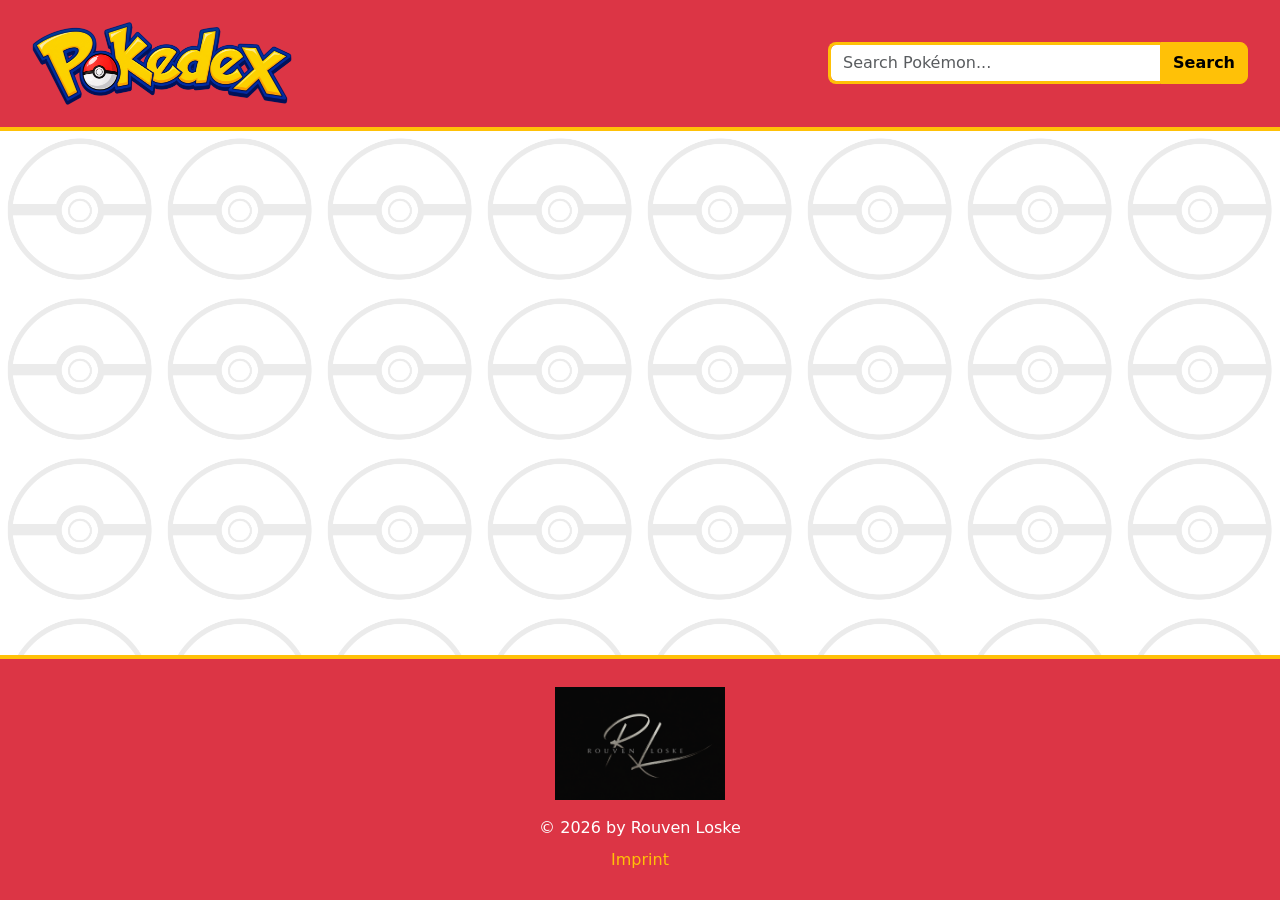
==== index.html @ e62507b0 "Create basic HTML structure and style. add header and footer. create basic content area" ====
<!doctype html>
<html lang="en">
  <head>
    <meta charset="UTF-8" />
    <meta name="viewport" content="width=device-width, initial-scale=1.0" />

    <title>Pokédex</title>

    <!-- Favicon -->
    <link
      rel="icon"
      type="image/png"
      href="./assets/icons/pokeball favi.png"
    />

    <!-- Bootstrap -->
    <link
      href="https://cdn.jsdelivr.net/npm/bootstrap@5.3.8/dist/css/bootstrap.min.css"
      rel="stylesheet"
      integrity="sha384-sRIl4kxILFvY47J16cr9ZwB07vP4J8+LH7qKQnuqkuIAvNWLzeN8tE5YBujZqJLB"
      crossorigin="anonymous"
    />

    <!-- Eigene CSS -->
     <link rel="stylesheet" href="./css/standard.css">
    <link rel="stylesheet" href="./style.css" />
  </head>

  <body class="d-flex flex-column min-vh-100">
    <!-- Header -->
    <header class="page-header">
      <div class="wide-content header-content">
        <div class="header-logo-area">
          <img
            src="./assets/img/pokedexlogo.png"
            alt="Pokédex logo"
            class="pokedex-logo"
          />
        </div>

        <div class="search-area">
          <input
            type="search"
            class="form-control search-input"
            placeholder="Search Pokémon..."
            aria-label="Search Pokémon"
            data-id="search-input"
            minlength="3"
          />

          <button
            class="btn btn-warning search-button"
            type="button"
            aria-label="Search Pokémon"
            data-id="search-button"
          >
            Search
          </button>
        </div>
      </div>
    </header>

    <!-- Main Content -->
    <main class="page-content flex-grow-1" data-id="content">
      <div class="content-width content-area">
        <!-- Pokémon cards will be rendered here later -->
      </div>
    </main>

    <!-- Footer -->
    <footer class="page-footer">
      <div class="wide-content footer-content">
        <img
          src="./assets/img/Rouven-Logo.png"
          alt="Rouven Loske logo"
          class="footer-logo"
        />

        <p class="copyright">© 2026 by Rouven Loske</p>

        <a href="./imprint.html" class="footer-link">
          Imprint
        </a>
      </div>
    </footer>

    <!-- Bootstrap -->
    <script
      src="https://cdn.jsdelivr.net/npm/bootstrap@5.3.8/dist/js/bootstrap.bundle.min.js"
      integrity="sha384-FKyoEForCGlyvwx9Hj09JcYn3nv7wiPVlz7YYwJrWVcXK/BmnVDxM+D2scQbITxI"
      crossorigin="anonymous"
    ></script>

    <!-- Eigene JavaScript -->
    <script src="./script.js"></script>
  </body>
</html>
---- css/standard.css ----
/* ============================= */
/* 1. RESET / GRUNDEINSTELLUNGEN */
/* ============================= */

* {
    box-sizing: border-box;
    padding: 0;
}

body {
  margin: 0;
  background-color: white;
}

.content-width {
  width: 100%;
  max-width: 1440px;
  margin: 0 auto;
  padding-left: 16px;
  padding-right: 16px;
}


html {
    scroll-behavior: smooth;
}
---- style.css ----
/* Header */

.page-header {
  background-color: #dc3545;
  border-bottom: 4px solid #ffc107;
}

.header-content {
  width: 100%;
  max-width: 1920px;
  margin: 0 auto;
  padding: 16px 32px;
  display: flex;
  align-items: center;
  justify-content: space-between;
  gap: 24px;
  min-height: 120px;
}

.header-logo-area {
  display: flex;
  align-items: center;
  gap: 20px;
}

.pokedex-logo {
  display: block;
  width: 260px;
  max-width: 100%;
  height: auto;
}

.page-title {
  margin: 0;
  color: #ffc107;
  font-size: 32px;
  font-weight: 700;
}


/* Search */

.search-area {
  display: flex;
  width: 100%;
  max-width: 420px;
}

.search-input {
  border: 3px solid #ffc107;
  border-right: 0;
  border-radius: 8px 0 0 8px;
}

.search-button {
  border-radius: 0 8px 8px 0;
  font-weight: 700;
}


/* Main Content */

.page-content {
  min-height: 500px;
  background-color: white;
  background-image:
    linear-gradient(
      rgba(255, 255, 255, 0.92),
      rgba(255, 255, 255, 0.92)
    ),
    url("./assets/img/pokeball load.png");
  background-repeat: repeat;
  background-size: 160px 160px;
}

.content-area {
  min-height: 500px;
  padding-top: 40px;
  padding-bottom: 40px;
}


/* Footer */

.page-footer {
  background-color: #dc3545;
  border-top: 4px solid #ffc107;
}

.footer-content {
  display: flex;
  flex-direction: column;
  align-items: center;
  padding-top: 28px;
  padding-bottom: 28px;
  text-align: center;
}

.footer-logo {
  width: 170px;
  max-width: 100%;
  height: auto;
  margin-bottom: 16px;
}

.copyright {
  margin-bottom: 8px;
  color: white;
}

.footer-link {
  color: #ffc107;
  text-decoration: none;
}

.footer-link:hover {
  color: white;
  text-decoration: underline;
}


/* Responsive */

@media (max-width: 768px) {
  .header-content {
    flex-direction: column;
    justify-content: center;
  }

  .header-logo-area {
    flex-direction: column;
    gap: 8px;
  }

  .pokedex-logo {
    width: 220px;
  }

  .page-title {
    font-size: 28px;
  }

  .search-area {
    max-width: 100%;
  }
}


@media (max-width: 480px) {
  .content-width {
    padding-left: 12px;
    padding-right: 12px;
  }

  .pokedex-logo {
    width: 190px;
  }

  .page-title {
    font-size: 24px;
  }

  .search-area {
    flex-direction: column;
    gap: 8px;
  }

  .search-input {
    border: 3px solid #ffc107;
    border-radius: 8px;
  }

  .search-button {
    width: 100%;
    border-radius: 8px;
  }

  .page-content {
    background-size: 120px 120px;
  }

  .footer-logo {
    width: 200px;
  }
}
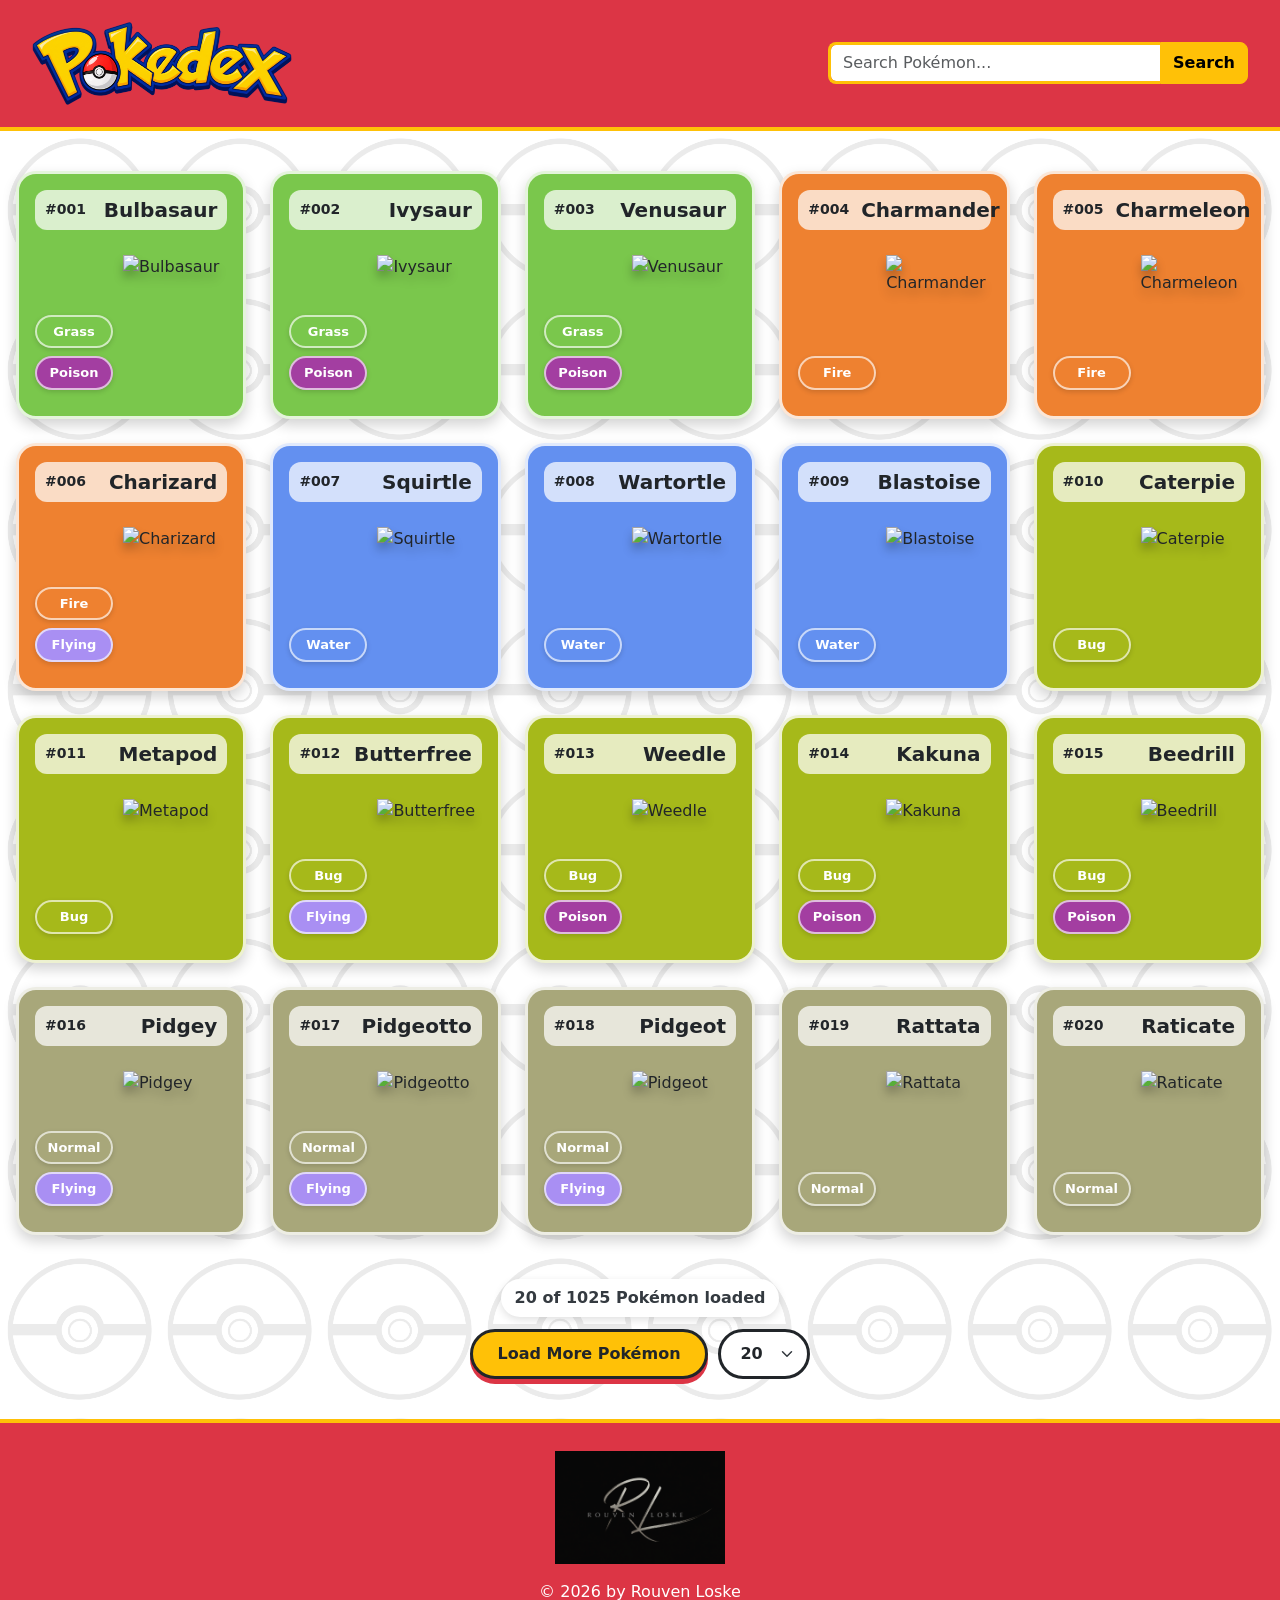
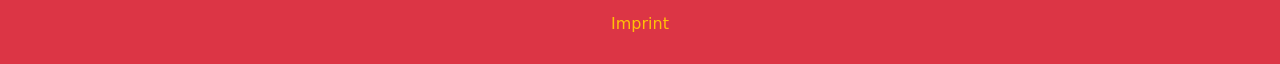
==== commit ed105684: "create cards and design in html and css in a patter without api (static data). first animations wiht" ====
--- a/index.html
+++ b/index.html
@@ -22,7 +22,7 @@
     />
 
     <!-- Eigene CSS -->
-     <link rel="stylesheet" href="./css/standard.css">
+    <link rel="stylesheet" href="./css/standard.css" />
     <link rel="stylesheet" href="./style.css" />
   </head>
 
@@ -63,7 +63,669 @@
     <!-- Main Content -->
     <main class="page-content flex-grow-1" data-id="content">
       <div class="content-width content-area">
-        <!-- Pokémon cards will be rendered here later -->
+        <ul
+          class="row row-cols-1 row-cols-sm-2 row-cols-md-3 row-cols-lg-4 row-cols-xl-5 g-4 list-unstyled mb-0"
+        >
+          <li class="col">
+            <button
+              class="pokemon-card type-grass w-100 h-100"
+              type="button"
+              aria-label="Open details for Bulbasaur"
+              data-id="card"
+              data-pokemon-id="1"
+              data-pokemon-name="Bulbasaur"
+              data-pokemon-types="grass,poison"
+            >
+              <div class="pokemon-card-head">
+                <span class="pokemon-id">#001</span>
+                <h2 class="pokemon-name">Bulbasaur</h2>
+              </div>
+
+              <div class="pokemon-card-body">
+                <div class="pokemon-types">
+                    <span class="pokemon-type type-grass">Grass</span>
+                    <span class="pokemon-type type-poison">Poison</span>
+                </div>
+
+                <img
+                  class="pokemon-image"
+                  data-id="card-image"
+                  src="https://raw.githubusercontent.com/PokeAPI/sprites/master/sprites/pokemon/other/official-artwork/1.png"
+                  alt="Bulbasaur"
+                  loading="lazy"
+                />
+              </div>
+            </button>
+          </li>
+
+          <li class="col">
+            <button
+              class="pokemon-card type-grass w-100 h-100"
+              type="button"
+              aria-label="Open details for Ivysaur"
+              data-id="card"
+              data-pokemon-id="2"
+              data-pokemon-name="Ivysaur"
+              data-pokemon-types="grass,poison"
+            >
+              <div class="pokemon-card-head">
+                <span class="pokemon-id">#002</span>
+                <h2 class="pokemon-name">Ivysaur</h2>
+              </div>
+
+              <div class="pokemon-card-body">
+                <div class="pokemon-types">
+                    <span class="pokemon-type type-grass">Grass</span>
+                    <span class="pokemon-type type-poison">Poison</span>
+                </div>
+
+                <img
+                  class="pokemon-image"
+                  data-id="card-image"
+                  src="https://raw.githubusercontent.com/PokeAPI/sprites/master/sprites/pokemon/other/official-artwork/2.png"
+                  alt="Ivysaur"
+                  loading="lazy"
+                />
+              </div>
+            </button>
+          </li>
+
+          <li class="col">
+            <button
+              class="pokemon-card type-grass w-100 h-100"
+              type="button"
+              aria-label="Open details for Venusaur"
+              data-id="card"
+              data-pokemon-id="3"
+              data-pokemon-name="Venusaur"
+              data-pokemon-types="grass,poison"
+            >
+              <div class="pokemon-card-head">
+                <span class="pokemon-id">#003</span>
+                <h2 class="pokemon-name">Venusaur</h2>
+              </div>
+
+              <div class="pokemon-card-body">
+                <div class="pokemon-types">
+                    <span class="pokemon-type type-grass">Grass</span>
+                    <span class="pokemon-type type-poison">Poison</span>
+                </div>
+
+                <img
+                  class="pokemon-image"
+                  data-id="card-image"
+                  src="https://raw.githubusercontent.com/PokeAPI/sprites/master/sprites/pokemon/other/official-artwork/3.png"
+                  alt="Venusaur"
+                  loading="lazy"
+                />
+              </div>
+            </button>
+          </li>
+
+          <li class="col">
+            <button
+              class="pokemon-card type-fire w-100 h-100"
+              type="button"
+              aria-label="Open details for Charmander"
+              data-id="card"
+              data-pokemon-id="4"
+              data-pokemon-name="Charmander"
+              data-pokemon-types="fire"
+            >
+              <div class="pokemon-card-head">
+                <span class="pokemon-id">#004</span>
+                <h2 class="pokemon-name">Charmander</h2>
+              </div>
+
+              <div class="pokemon-card-body">
+                <div class="pokemon-types">
+                    <span class="pokemon-type type-fire">Fire</span>
+                </div>
+
+                <img
+                  class="pokemon-image"
+                  data-id="card-image"
+                  src="https://raw.githubusercontent.com/PokeAPI/sprites/master/sprites/pokemon/other/official-artwork/4.png"
+                  alt="Charmander"
+                  loading="lazy"
+                />
+              </div>
+            </button>
+          </li>
+
+          <li class="col">
+            <button
+              class="pokemon-card type-fire w-100 h-100"
+              type="button"
+              aria-label="Open details for Charmeleon"
+              data-id="card"
+              data-pokemon-id="5"
+              data-pokemon-name="Charmeleon"
+              data-pokemon-types="fire"
+            >
+              <div class="pokemon-card-head">
+                <span class="pokemon-id">#005</span>
+                <h2 class="pokemon-name">Charmeleon</h2>
+              </div>
+
+              <div class="pokemon-card-body">
+                <div class="pokemon-types">
+                    <span class="pokemon-type type-fire">Fire</span>
+                </div>
+
+                <img
+                  class="pokemon-image"
+                  data-id="card-image"
+                  src="https://raw.githubusercontent.com/PokeAPI/sprites/master/sprites/pokemon/other/official-artwork/5.png"
+                  alt="Charmeleon"
+                  loading="lazy"
+                />
+              </div>
+            </button>
+          </li>
+
+          <li class="col">
+            <button
+              class="pokemon-card type-fire w-100 h-100"
+              type="button"
+              aria-label="Open details for Charizard"
+              data-id="card"
+              data-pokemon-id="6"
+              data-pokemon-name="Charizard"
+              data-pokemon-types="fire,flying"
+            >
+              <div class="pokemon-card-head">
+                <span class="pokemon-id">#006</span>
+                <h2 class="pokemon-name">Charizard</h2>
+              </div>
+
+              <div class="pokemon-card-body">
+                <div class="pokemon-types">
+                    <span class="pokemon-type type-fire">Fire</span>
+                    <span class="pokemon-type type-flying">Flying</span>
+                </div>
+
+                <img
+                  class="pokemon-image"
+                  data-id="card-image"
+                  src="https://raw.githubusercontent.com/PokeAPI/sprites/master/sprites/pokemon/other/official-artwork/6.png"
+                  alt="Charizard"
+                  loading="lazy"
+                />
+              </div>
+            </button>
+          </li>
+
+          <li class="col">
+            <button
+              class="pokemon-card type-water w-100 h-100"
+              type="button"
+              aria-label="Open details for Squirtle"
+              data-id="card"
+              data-pokemon-id="7"
+              data-pokemon-name="Squirtle"
+              data-pokemon-types="water"
+            >
+              <div class="pokemon-card-head">
+                <span class="pokemon-id">#007</span>
+                <h2 class="pokemon-name">Squirtle</h2>
+              </div>
+
+              <div class="pokemon-card-body">
+                <div class="pokemon-types">
+                    <span class="pokemon-type type-water">Water</span>
+                </div>
+
+                <img
+                  class="pokemon-image"
+                  data-id="card-image"
+                  src="https://raw.githubusercontent.com/PokeAPI/sprites/master/sprites/pokemon/other/official-artwork/7.png"
+                  alt="Squirtle"
+                  loading="lazy"
+                />
+              </div>
+            </button>
+          </li>
+
+          <li class="col">
+            <button
+              class="pokemon-card type-water w-100 h-100"
+              type="button"
+              aria-label="Open details for Wartortle"
+              data-id="card"
+              data-pokemon-id="8"
+              data-pokemon-name="Wartortle"
+              data-pokemon-types="water"
+            >
+              <div class="pokemon-card-head">
+                <span class="pokemon-id">#008</span>
+                <h2 class="pokemon-name">Wartortle</h2>
+              </div>
+
+              <div class="pokemon-card-body">
+                <div class="pokemon-types">
+                    <span class="pokemon-type type-water">Water</span>
+                </div>
+
+                <img
+                  class="pokemon-image"
+                  data-id="card-image"
+                  src="https://raw.githubusercontent.com/PokeAPI/sprites/master/sprites/pokemon/other/official-artwork/8.png"
+                  alt="Wartortle"
+                  loading="lazy"
+                />
+              </div>
+            </button>
+          </li>
+
+          <li class="col">
+            <button
+              class="pokemon-card type-water w-100 h-100"
+              type="button"
+              aria-label="Open details for Blastoise"
+              data-id="card"
+              data-pokemon-id="9"
+              data-pokemon-name="Blastoise"
+              data-pokemon-types="water"
+            >
+              <div class="pokemon-card-head">
+                <span class="pokemon-id">#009</span>
+                <h2 class="pokemon-name">Blastoise</h2>
+              </div>
+
+              <div class="pokemon-card-body">
+                <div class="pokemon-types">
+                    <span class="pokemon-type type-water">Water</span>
+                </div>
+
+                <img
+                  class="pokemon-image"
+                  data-id="card-image"
+                  src="https://raw.githubusercontent.com/PokeAPI/sprites/master/sprites/pokemon/other/official-artwork/9.png"
+                  alt="Blastoise"
+                  loading="lazy"
+                />
+              </div>
+            </button>
+          </li>
+
+          <li class="col">
+            <button
+              class="pokemon-card type-bug w-100 h-100"
+              type="button"
+              aria-label="Open details for Caterpie"
+              data-id="card"
+              data-pokemon-id="10"
+              data-pokemon-name="Caterpie"
+              data-pokemon-types="bug"
+            >
+              <div class="pokemon-card-head">
+                <span class="pokemon-id">#010</span>
+                <h2 class="pokemon-name">Caterpie</h2>
+              </div>
+
+              <div class="pokemon-card-body">
+                <div class="pokemon-types">
+                    <span class="pokemon-type type-bug">Bug</span>
+                </div>
+
+                <img
+                  class="pokemon-image"
+                  data-id="card-image"
+                  src="https://raw.githubusercontent.com/PokeAPI/sprites/master/sprites/pokemon/other/official-artwork/10.png"
+                  alt="Caterpie"
+                  loading="lazy"
+                />
+              </div>
+            </button>
+          </li>
+
+          <li class="col">
+            <button
+              class="pokemon-card type-bug w-100 h-100"
+              type="button"
+              aria-label="Open details for Metapod"
+              data-id="card"
+              data-pokemon-id="11"
+              data-pokemon-name="Metapod"
+              data-pokemon-types="bug"
+            >
+              <div class="pokemon-card-head">
+                <span class="pokemon-id">#011</span>
+                <h2 class="pokemon-name">Metapod</h2>
+              </div>
+
+              <div class="pokemon-card-body">
+                <div class="pokemon-types">
+                    <span class="pokemon-type type-bug">Bug</span>
+                </div>
+
+                <img
+                  class="pokemon-image"
+                  data-id="card-image"
+                  src="https://raw.githubusercontent.com/PokeAPI/sprites/master/sprites/pokemon/other/official-artwork/11.png"
+                  alt="Metapod"
+                  loading="lazy"
+                />
+              </div>
+            </button>
+          </li>
+
+          <li class="col">
+            <button
+              class="pokemon-card type-bug w-100 h-100"
+              type="button"
+              aria-label="Open details for Butterfree"
+              data-id="card"
+              data-pokemon-id="12"
+              data-pokemon-name="Butterfree"
+              data-pokemon-types="bug,flying"
+            >
+              <div class="pokemon-card-head">
+                <span class="pokemon-id">#012</span>
+                <h2 class="pokemon-name">Butterfree</h2>
+              </div>
+
+              <div class="pokemon-card-body">
+                <div class="pokemon-types">
+                    <span class="pokemon-type type-bug">Bug</span>
+                    <span class="pokemon-type type-flying">Flying</span>
+                </div>
+
+                <img
+                  class="pokemon-image"
+                  data-id="card-image"
+                  src="https://raw.githubusercontent.com/PokeAPI/sprites/master/sprites/pokemon/other/official-artwork/12.png"
+                  alt="Butterfree"
+                  loading="lazy"
+                />
+              </div>
+            </button>
+          </li>
+
+          <li class="col">
+            <button
+              class="pokemon-card type-bug w-100 h-100"
+              type="button"
+              aria-label="Open details for Weedle"
+              data-id="card"
+              data-pokemon-id="13"
+              data-pokemon-name="Weedle"
+              data-pokemon-types="bug,poison"
+            >
+              <div class="pokemon-card-head">
+                <span class="pokemon-id">#013</span>
+                <h2 class="pokemon-name">Weedle</h2>
+              </div>
+
+              <div class="pokemon-card-body">
+                <div class="pokemon-types">
+                    <span class="pokemon-type type-bug">Bug</span>
+                    <span class="pokemon-type type-poison">Poison</span>
+                </div>
+
+                <img
+                  class="pokemon-image"
+                  data-id="card-image"
+                  src="https://raw.githubusercontent.com/PokeAPI/sprites/master/sprites/pokemon/other/official-artwork/13.png"
+                  alt="Weedle"
+                  loading="lazy"
+                />
+              </div>
+            </button>
+          </li>
+
+          <li class="col">
+            <button
+              class="pokemon-card type-bug w-100 h-100"
+              type="button"
+              aria-label="Open details for Kakuna"
+              data-id="card"
+              data-pokemon-id="14"
+              data-pokemon-name="Kakuna"
+              data-pokemon-types="bug,poison"
+            >
+              <div class="pokemon-card-head">
+                <span class="pokemon-id">#014</span>
+                <h2 class="pokemon-name">Kakuna</h2>
+              </div>
+
+              <div class="pokemon-card-body">
+                <div class="pokemon-types">
+                    <span class="pokemon-type type-bug">Bug</span>
+                    <span class="pokemon-type type-poison">Poison</span>
+                </div>
+
+                <img
+                  class="pokemon-image"
+                  data-id="card-image"
+                  src="https://raw.githubusercontent.com/PokeAPI/sprites/master/sprites/pokemon/other/official-artwork/14.png"
+                  alt="Kakuna"
+                  loading="lazy"
+                />
+              </div>
+            </button>
+          </li>
+
+          <li class="col">
+            <button
+              class="pokemon-card type-bug w-100 h-100"
+              type="button"
+              aria-label="Open details for Beedrill"
+              data-id="card"
+              data-pokemon-id="15"
+              data-pokemon-name="Beedrill"
+              data-pokemon-types="bug,poison"
+            >
+              <div class="pokemon-card-head">
+                <span class="pokemon-id">#015</span>
+                <h2 class="pokemon-name">Beedrill</h2>
+              </div>
+
+              <div class="pokemon-card-body">
+                <div class="pokemon-types">
+                    <span class="pokemon-type type-bug">Bug</span>
+                    <span class="pokemon-type type-poison">Poison</span>
+                </div>
+
+                <img
+                  class="pokemon-image"
+                  data-id="card-image"
+                  src="https://raw.githubusercontent.com/PokeAPI/sprites/master/sprites/pokemon/other/official-artwork/15.png"
+                  alt="Beedrill"
+                  loading="lazy"
+                />
+              </div>
+            </button>
+          </li>
+
+          <li class="col">
+            <button
+              class="pokemon-card type-normal w-100 h-100"
+              type="button"
+              aria-label="Open details for Pidgey"
+              data-id="card"
+              data-pokemon-id="16"
+              data-pokemon-name="Pidgey"
+              data-pokemon-types="normal,flying"
+            >
+              <div class="pokemon-card-head">
+                <span class="pokemon-id">#016</span>
+                <h2 class="pokemon-name">Pidgey</h2>
+              </div>
+
+              <div class="pokemon-card-body">
+                <div class="pokemon-types">
+                    <span class="pokemon-type type-normal">Normal</span>
+                    <span class="pokemon-type type-flying">Flying</span>
+                </div>
+
+                <img
+                  class="pokemon-image"
+                  data-id="card-image"
+                  src="https://raw.githubusercontent.com/PokeAPI/sprites/master/sprites/pokemon/other/official-artwork/16.png"
+                  alt="Pidgey"
+                  loading="lazy"
+                />
+              </div>
+            </button>
+          </li>
+
+          <li class="col">
+            <button
+              class="pokemon-card type-normal w-100 h-100"
+              type="button"
+              aria-label="Open details for Pidgeotto"
+              data-id="card"
+              data-pokemon-id="17"
+              data-pokemon-name="Pidgeotto"
+              data-pokemon-types="normal,flying"
+            >
+              <div class="pokemon-card-head">
+                <span class="pokemon-id">#017</span>
+                <h2 class="pokemon-name">Pidgeotto</h2>
+              </div>
+
+              <div class="pokemon-card-body">
+                <div class="pokemon-types">
+                    <span class="pokemon-type type-normal">Normal</span>
+                    <span class="pokemon-type type-flying">Flying</span>
+                </div>
+
+                <img
+                  class="pokemon-image"
+                  data-id="card-image"
+                  src="https://raw.githubusercontent.com/PokeAPI/sprites/master/sprites/pokemon/other/official-artwork/17.png"
+                  alt="Pidgeotto"
+                  loading="lazy"
+                />
+              </div>
+            </button>
+          </li>
+
+          <li class="col">
+            <button
+              class="pokemon-card type-normal w-100 h-100"
+              type="button"
+              aria-label="Open details for Pidgeot"
+              data-id="card"
+              data-pokemon-id="18"
+              data-pokemon-name="Pidgeot"
+              data-pokemon-types="normal,flying"
+            >
+              <div class="pokemon-card-head">
+                <span class="pokemon-id">#018</span>
+                <h2 class="pokemon-name">Pidgeot</h2>
+              </div>
+
+              <div class="pokemon-card-body">
+                <div class="pokemon-types">
+                    <span class="pokemon-type type-normal">Normal</span>
+                    <span class="pokemon-type type-flying">Flying</span>
+                </div>
+
+                <img
+                  class="pokemon-image"
+                  data-id="card-image"
+                  src="https://raw.githubusercontent.com/PokeAPI/sprites/master/sprites/pokemon/other/official-artwork/18.png"
+                  alt="Pidgeot"
+                  loading="lazy"
+                />
+              </div>
+            </button>
+          </li>
+
+          <li class="col">
+            <button
+              class="pokemon-card type-normal w-100 h-100"
+              type="button"
+              aria-label="Open details for Rattata"
+              data-id="card"
+              data-pokemon-id="19"
+              data-pokemon-name="Rattata"
+              data-pokemon-types="normal"
+            >
+              <div class="pokemon-card-head">
+                <span class="pokemon-id">#019</span>
+                <h2 class="pokemon-name">Rattata</h2>
+              </div>
+
+              <div class="pokemon-card-body">
+                <div class="pokemon-types">
+                    <span class="pokemon-type type-normal">Normal</span>
+                </div>
+
+                <img
+                  class="pokemon-image"
+                  data-id="card-image"
+                  src="https://raw.githubusercontent.com/PokeAPI/sprites/master/sprites/pokemon/other/official-artwork/19.png"
+                  alt="Rattata"
+                  loading="lazy"
+                />
+              </div>
+            </button>
+          </li>
+
+          <li class="col">
+            <button
+              class="pokemon-card type-normal w-100 h-100"
+              type="button"
+              aria-label="Open details for Raticate"
+              data-id="card"
+              data-pokemon-id="20"
+              data-pokemon-name="Raticate"
+              data-pokemon-types="normal"
+            >
+              <div class="pokemon-card-head">
+                <span class="pokemon-id">#020</span>
+                <h2 class="pokemon-name">Raticate</h2>
+              </div>
+
+              <div class="pokemon-card-body">
+                <div class="pokemon-types">
+                    <span class="pokemon-type type-normal">Normal</span>
+                </div>
+
+                <img
+                  class="pokemon-image"
+                  data-id="card-image"
+                  src="https://raw.githubusercontent.com/PokeAPI/sprites/master/sprites/pokemon/other/official-artwork/20.png"
+                  alt="Raticate"
+                  loading="lazy"
+                />
+              </div>
+            </button>
+          </li>
+        </ul>
+
+        <div class="load-more-area">
+          <p class="loaded-counter mb-0" id="loadedCounter">
+            20 of 1025 Pokémon loaded
+          </p>
+
+          <div class="load-controls">
+            <button
+              class="btn load-more-button"
+              type="button"
+              aria-label="Load more Pokémon"
+              data-id="load-more-button"
+              id="loadMoreButton"
+            >
+              Load More Pokémon
+            </button>
+
+            <select
+              class="form-select load-count-select"
+              id="loadCountSelect"
+              aria-label="Choose how many Pokémon to load next"
+            >
+              <option value="20" selected>20</option>
+              <option value="50">50</option>
+              <option value="100">100</option>
+              <option value="all">All</option>
+            </select>
+          </div>
+        </div>
       </div>
     </main>
 
@@ -84,6 +746,242 @@
       </div>
     </footer>
 
+    <!-- Loading Screen -->
+    <div
+      class="loading-screen"
+      id="loadingScreen"
+      aria-hidden="true"
+    >
+      <img
+        src="./assets/img/pokeball load.png"
+        alt=""
+        class="loading-pokeball"
+      />
+      <p class="loading-text" id="loadingText">Loading Pokémon...</p>
+    </div>
+
+    <!-- Catch Animation -->
+    <div class="catch-ball" id="catchBall" aria-hidden="true">
+      <img src="./assets/icons/pokeball favi.png" alt="" />
+    </div>
+
+    <!-- Pokémon Detail Dialog -->
+    <dialog
+      class="pokemon-dialog"
+      id="pokemonDialog"
+      aria-label="Pokémon details"
+      data-id="dialog"
+    >
+      <div class="detail-wrapper" data-id="overlay-pokemon-name">
+        <button
+          class="dialog-close-button"
+          id="closeDialogButton"
+          type="button"
+          aria-label="Close Pokémon details"
+          data-id="close-dialog-button"
+        >
+          ×
+        </button>
+
+        <button
+          class="dialog-nav-button dialog-prev-button"
+          id="prevPokemonButton"
+          type="button"
+          aria-label="Show previous Pokémon"
+          data-id="prev-button"
+        >
+          &lt;
+        </button>
+
+        <article class="detail-card" id="detailCard">
+          <div class="detail-card-header">
+            <span class="detail-id" id="detailPokemonId">#001</span>
+            <h2 class="detail-name" id="detailPokemonName">Bulbasaur</h2>
+          </div>
+
+          <div
+            id="pokemonImageCarousel"
+            class="carousel slide detail-image-carousel"
+            data-bs-ride="false"
+          >
+            <div class="carousel-inner">
+              <div class="carousel-item active">
+                <img
+                  id="detailOfficialImage"
+                  data-id="dialog-image"
+                  class="detail-image"
+                  alt="Official artwork"
+                />
+              </div>
+
+              <div class="carousel-item">
+                <img
+                  id="detailSpriteImage"
+                  class="detail-image pixel-image"
+                  alt="Pokémon sprite"
+                />
+              </div>
+
+              <div class="carousel-item">
+                <img
+                  id="detailHomeImage"
+                  class="detail-image"
+                  alt="Pokémon HOME artwork"
+                />
+              </div>
+            </div>
+
+            <button
+              class="carousel-control-prev"
+              type="button"
+              data-bs-target="#pokemonImageCarousel"
+              data-bs-slide="prev"
+              aria-label="Previous image"
+            >
+              <span class="carousel-control-prev-icon"></span>
+            </button>
+
+            <button
+              class="carousel-control-next"
+              type="button"
+              data-bs-target="#pokemonImageCarousel"
+              data-bs-slide="next"
+              aria-label="Next image"
+            >
+              <span class="carousel-control-next-icon"></span>
+            </button>
+          </div>
+
+          <div
+            id="pokemonInfoCarousel"
+            class="carousel slide detail-info-carousel"
+            data-bs-ride="false"
+          >
+            <div class="carousel-inner">
+              <div class="carousel-item active">
+                <section class="detail-panel">
+                  <h3>Base Stats</h3>
+                  <div class="stats-grid">
+                    <span>HP</span><strong>API</strong>
+                    <span>Attack</span><strong>API</strong>
+                    <span>Defense</span><strong>API</strong>
+                    <span>Sp. Attack</span><strong>API</strong>
+                    <span>Sp. Defense</span><strong>API</strong>
+                    <span>Speed</span><strong>API</strong>
+                  </div>
+                </section>
+              </div>
+
+              <div class="carousel-item">
+                <section class="detail-panel">
+                  <h3>Profile</h3>
+                  <p><strong>Types:</strong> <span id="detailTypes"></span></p>
+                  <p><strong>Abilities:</strong> PokéAPI data</p>
+                  <p><strong>Height:</strong> PokéAPI data</p>
+                  <p><strong>Weight:</strong> PokéAPI data</p>
+                </section>
+              </div>
+
+              <div class="carousel-item">
+                <section class="detail-panel">
+                  <h3>Moves</h3>
+                  <p class="mb-0">
+                    The Pokémon moves will be loaded from PokéAPI later.
+                  </p>
+                </section>
+              </div>
+
+              <div class="carousel-item">
+                <section class="detail-panel">
+                  <h3>Evolution Chain</h3>
+
+                  <div class="evolution-controls">
+                    <button
+                      class="btn btn-light evolution-button"
+                      id="previousEvolutionButton"
+                      type="button"
+                      aria-label="Show previous evolution"
+                    >
+                      Previous Evolution
+                    </button>
+
+                    <button
+                      class="btn btn-light evolution-button"
+                      id="nextEvolutionButton"
+                      type="button"
+                      aria-label="Show next evolution"
+                    >
+                      Next Evolution
+                    </button>
+                  </div>
+                </section>
+              </div>
+            </div>
+
+            <div class="detail-carousel-controls">
+              <button
+                class="btn btn-light"
+                type="button"
+                data-bs-target="#pokemonInfoCarousel"
+                data-bs-slide="prev"
+                aria-label="Previous detail section"
+              >
+                &lt;
+              </button>
+
+              <span>Details</span>
+
+              <button
+                class="btn btn-light"
+                type="button"
+                data-bs-target="#pokemonInfoCarousel"
+                data-bs-slide="next"
+                aria-label="Next detail section"
+              >
+                &gt;
+              </button>
+            </div>
+          </div>
+        </article>
+
+        <button
+          class="dialog-nav-button dialog-next-button"
+          id="nextPokemonButton"
+          type="button"
+          aria-label="Show next Pokémon"
+          data-id="next-button"
+        >
+          &gt;
+        </button>
+      </div>
+    </dialog>
+
+    <!-- Error Dialog -->
+    <dialog
+      class="error-dialog"
+      id="errorDialog"
+      aria-label="Error message"
+    >
+      <div class="error-dialog-content">
+        <img
+          src="./assets/img/pokeball kaputt.png"
+          alt="Broken Pokéball"
+          class="error-image"
+        />
+
+        <p>Oops, an error has occurred.</p>
+
+        <button
+          class="btn btn-warning"
+          id="closeErrorButton"
+          type="button"
+          aria-label="Close error message"
+        >
+          Close
+        </button>
+      </div>
+    </dialog>
+
     <!-- Bootstrap -->
     <script
       src="https://cdn.jsdelivr.net/npm/bootstrap@5.3.8/dist/js/bootstrap.bundle.min.js"
@@ -94,4 +992,4 @@
     <!-- Eigene JavaScript -->
     <script src="./script.js"></script>
   </body>
-</html>+</html>
--- a/css/standard.css
+++ b/css/standard.css
@@ -3,8 +3,8 @@
 /* ============================= */
 
 * {
-    box-sizing: border-box;
-    padding: 0;
+  box-sizing: border-box;
+  padding: 0;
 }
 
 body {
@@ -20,7 +20,6 @@
   padding-right: 16px;
 }
 
-
 html {
-    scroll-behavior: smooth;
-}
+  scroll-behavior: smooth;
+}
--- a/style.css
+++ b/style.css
@@ -30,14 +30,6 @@
   height: auto;
 }
 
-.page-title {
-  margin: 0;
-  color: #ffc107;
-  font-size: 32px;
-  font-weight: 700;
-}
-
-
 /* Search */
 
 .search-area {
@@ -56,7 +48,6 @@
   border-radius: 0 8px 8px 0;
   font-weight: 700;
 }
-
 
 /* Main Content */
 
@@ -79,6 +70,212 @@
   padding-bottom: 40px;
 }
 
+/* Pokemon Cards */
+
+.pokemon-card {
+  min-height: 245px;
+  padding: 16px;
+  overflow: hidden;
+  border: 3px solid rgba(255, 255, 255, 0.8);
+  border-radius: 20px;
+  color: #212529;
+  text-align: left;
+  box-shadow: 0 6px 14px rgba(0, 0, 0, 0.18);
+  transition:
+    transform 160ms ease,
+    box-shadow 160ms ease;
+}
+
+.pokemon-card:hover {
+  transform: translateY(-5px);
+  box-shadow: 0 10px 20px rgba(0, 0, 0, 0.24);
+}
+
+.pokemon-card:focus-visible {
+  outline: 4px solid #ffc107;
+  outline-offset: 3px;
+}
+
+.pokemon-card-head {
+  display: flex;
+  align-items: center;
+  justify-content: space-between;
+  gap: 12px;
+  padding: 8px 10px;
+  border-radius: 12px;
+  background-color: rgba(255, 255, 255, 0.72);
+}
+
+.pokemon-id {
+  font-size: 14px;
+  font-weight: 700;
+}
+
+.pokemon-name {
+  margin: 0;
+  font-size: 20px;
+  font-weight: 700;
+}
+
+.pokemon-card-body {
+  display: flex;
+  align-items: flex-end;
+  justify-content: space-between;
+  gap: 10px;
+  min-height: 170px;
+}
+
+.pokemon-types {
+  display: flex;
+  flex-direction: column;
+  gap: 8px;
+  padding-bottom: 10px;
+}
+
+.pokemon-type {
+  min-width: 78px;
+  padding: 5px 10px;
+  border: 2px solid rgba(255, 255, 255, 0.65);
+  border-radius: 20px;
+  color: white;
+  font-size: 13px;
+  font-weight: 700;
+  text-align: center;
+  box-shadow: 0 2px 5px rgba(0, 0, 0, 0.15);
+}
+
+.pokemon-image {
+  width: 145px;
+  max-width: 62%;
+  height: 145px;
+  object-fit: contain;
+  filter: drop-shadow(0 7px 5px rgba(0, 0, 0, 0.22));
+}
+
+/* Pokemon Type Colors */
+
+.type-normal {
+  background-color: #a8a77a;
+}
+
+.type-fire {
+  background-color: #ee8130;
+}
+
+.type-water {
+  background-color: #6390f0;
+}
+
+.type-grass {
+  background-color: #7ac74c;
+}
+
+.type-electric {
+  background-color: #f7d02c;
+}
+
+.type-ice {
+  background-color: #96d9d6;
+}
+
+.type-fighting {
+  background-color: #c22e28;
+}
+
+.type-poison {
+  background-color: #a33ea1;
+}
+
+.type-ground {
+  background-color: #e2bf65;
+}
+
+.type-flying {
+  background-color: #a98ff3;
+}
+
+.type-psychic {
+  background-color: #f95587;
+}
+
+.type-bug {
+  background-color: #a6b91a;
+}
+
+.type-rock {
+  background-color: #b6a136;
+}
+
+.type-ghost {
+  background-color: #735797;
+}
+
+.type-dragon {
+  background-color: #6f35fc;
+}
+
+.type-dark {
+  background-color: #705746;
+}
+
+.type-steel {
+  background-color: #b7b7ce;
+}
+
+.type-fairy {
+  background-color: #d685ad;
+}
+
+.pokemon-type.type-electric,
+.pokemon-type.type-ice,
+.pokemon-type.type-ground,
+.pokemon-type.type-steel {
+  color: #212529;
+}
+
+/* Load More */
+
+.load-more-area {
+  display: flex;
+  flex-direction: column;
+  align-items: center;
+  gap: 12px;
+  margin-top: 44px;
+}
+
+.loaded-counter {
+  padding: 7px 14px;
+  border-radius: 20px;
+  background-color: white;
+  color: #343a40;
+  font-weight: 700;
+  box-shadow: 0 3px 9px rgba(0, 0, 0, 0.12);
+}
+
+.load-more-button {
+  padding: 10px 24px;
+  border: 3px solid #212529;
+  border-radius: 30px;
+  background-color: #ffc107;
+  color: #212529;
+  font-weight: 700;
+  box-shadow: 0 5px 0 #dc3545;
+  transition:
+    transform 150ms ease,
+    box-shadow 150ms ease;
+}
+
+.load-more-button:hover {
+  border-color: #212529;
+  background-color: #ffcf33;
+  transform: translateY(-2px);
+  box-shadow: 0 7px 0 #dc3545;
+}
+
+.load-more-button:active {
+  transform: translateY(2px);
+  box-shadow: 0 3px 0 #dc3545;
+}
 
 /* Footer */
 
@@ -118,7 +315,6 @@
   text-decoration: underline;
 }
 
-
 /* Responsive */
 
 @media (max-width: 768px) {
@@ -136,15 +332,10 @@
     width: 220px;
   }
 
-  .page-title {
-    font-size: 28px;
-  }
-
   .search-area {
     max-width: 100%;
   }
 }
-
 
 @media (max-width: 480px) {
   .content-width {
@@ -152,12 +343,13 @@
     padding-right: 12px;
   }
 
+  .header-content {
+    padding-left: 16px;
+    padding-right: 16px;
+  }
+
   .pokedex-logo {
     width: 190px;
-  }
-
-  .page-title {
-    font-size: 24px;
   }
 
   .search-area {
@@ -179,7 +371,463 @@
     background-size: 120px 120px;
   }
 
+  .pokemon-card {
+    min-height: 225px;
+  }
+
+  .pokemon-image {
+    width: 130px;
+    height: 130px;
+  }
+
   .footer-logo {
     width: 200px;
   }
-}+}
+
+
+/* Load Controls */
+
+.load-controls {
+  display: flex;
+  align-items: stretch;
+  justify-content: center;
+  gap: 10px;
+}
+
+.load-count-select {
+  width: 92px;
+  min-width: 92px;
+  border: 3px solid #212529;
+  border-radius: 30px;
+  font-weight: 700;
+  text-align: center;
+}
+
+
+/* Loading Screen */
+
+.loading-screen {
+  position: fixed;
+  inset: 0;
+  z-index: 3000;
+  display: none;
+  overflow: hidden;
+  background-color: rgba(255, 255, 255, 0.92);
+}
+
+.loading-screen.show {
+  display: block;
+}
+
+.loading-pokeball {
+  position: absolute;
+  top: 50%;
+  left: 50%;
+  width: 86px;
+  height: 86px;
+  object-fit: contain;
+  animation: roll-pokeball 4s linear infinite;
+}
+
+.loading-text {
+  position: absolute;
+  top: calc(50% + 70px);
+  left: 50%;
+  margin: 0;
+  font-weight: 700;
+  transform: translateX(-50%);
+}
+
+@keyframes roll-pokeball {
+  0% {
+    left: 50%;
+    opacity: 1;
+    transform: translate(-50%, -50%) rotate(0deg);
+  }
+
+  48% {
+    left: calc(100% - 45px);
+    opacity: 1;
+    transform: translate(-50%, -50%) rotate(720deg);
+  }
+
+  50% {
+    left: calc(100% - 20px);
+    opacity: 0;
+    transform: translate(-50%, -50%) rotate(740deg);
+  }
+
+  51% {
+    left: 20px;
+    opacity: 0;
+    transform: translate(-50%, -50%) rotate(740deg);
+  }
+
+  55% {
+    opacity: 1;
+  }
+
+  100% {
+    left: 50%;
+    opacity: 1;
+    transform: translate(-50%, -50%) rotate(1440deg);
+  }
+}
+
+
+/* Catch Animation */
+
+.catch-ball {
+  position: fixed;
+  z-index: 3500;
+  display: none;
+  width: 72px;
+  height: 72px;
+  pointer-events: none;
+  transition:
+    left 700ms ease,
+    top 700ms ease,
+    transform 700ms ease;
+  transform: translate(-50%, -50%) rotate(0deg);
+}
+
+.catch-ball.show {
+  display: block;
+}
+
+.catch-ball.roll {
+  transform: translate(-50%, -50%) rotate(1080deg) scale(1.15);
+}
+
+.catch-ball img {
+  width: 100%;
+  height: 100%;
+  object-fit: contain;
+}
+
+.pokemon-card.is-caught {
+  opacity: 0.15;
+  transform: scale(0.25);
+}
+
+
+/* Detail Dialog */
+
+body.dialog-open {
+  overflow: hidden;
+}
+
+.pokemon-dialog {
+  width: min(94vw, 760px);
+  max-height: 92vh;
+  padding: 0;
+  overflow: visible;
+  border: 0;
+  background: transparent;
+}
+
+.pokemon-dialog::backdrop {
+  background-color: rgba(0, 0, 0, 0.7);
+}
+
+.detail-wrapper {
+  position: relative;
+  padding: 0 62px;
+}
+
+.detail-card {
+  overflow: hidden;
+  border: 4px solid rgba(255, 255, 255, 0.9);
+  border-radius: 28px;
+  background-color: #7ac74c;
+  box-shadow: 0 20px 45px rgba(0, 0, 0, 0.35);
+  transform: scale(0.6);
+  opacity: 0;
+}
+
+.detail-card.pop-out {
+  animation: detail-pop 350ms ease forwards;
+}
+
+@keyframes detail-pop {
+  to {
+    opacity: 1;
+    transform: scale(1);
+  }
+}
+
+.detail-card-header {
+  display: flex;
+  align-items: center;
+  justify-content: space-between;
+  gap: 12px;
+  padding: 18px 22px;
+  background-color: rgba(255, 255, 255, 0.82);
+}
+
+.detail-id {
+  font-size: 18px;
+  font-weight: 800;
+}
+
+.detail-name {
+  margin: 0;
+  font-size: clamp(26px, 5vw, 38px);
+  font-weight: 800;
+}
+
+.detail-image-carousel {
+  min-height: 320px;
+}
+
+.detail-image-carousel .carousel-item {
+  min-height: 320px;
+}
+
+.detail-image {
+  display: block;
+  width: min(80%, 330px);
+  height: 320px;
+  margin: 0 auto;
+  object-fit: contain;
+  filter: drop-shadow(0 12px 8px rgba(0, 0, 0, 0.22));
+}
+
+.pixel-image {
+  image-rendering: pixelated;
+}
+
+.detail-info-carousel {
+  margin: 0 18px 18px;
+  border-radius: 20px;
+  background-color: rgba(255, 255, 255, 0.9);
+}
+
+.detail-panel {
+  min-height: 220px;
+  padding: 22px;
+}
+
+.detail-panel h3 {
+  margin-bottom: 18px;
+  font-size: 22px;
+  font-weight: 800;
+}
+
+.stats-grid {
+  display: grid;
+  grid-template-columns: 1fr auto;
+  gap: 10px 18px;
+}
+
+.detail-carousel-controls {
+  display: flex;
+  align-items: center;
+  justify-content: center;
+  gap: 16px;
+  padding: 0 16px 16px;
+  font-weight: 700;
+}
+
+.detail-carousel-controls .btn {
+  min-width: 48px;
+  font-weight: 800;
+}
+
+.dialog-close-button {
+  position: absolute;
+  top: -18px;
+  right: 44px;
+  z-index: 10;
+  width: 46px;
+  height: 46px;
+  border: 3px solid white;
+  border-radius: 50%;
+  background-color: #dc3545;
+  color: white;
+  font-size: 28px;
+  font-weight: 800;
+  line-height: 1;
+}
+
+.dialog-nav-button {
+  position: absolute;
+  top: 50%;
+  z-index: 10;
+  width: 48px;
+  height: 64px;
+  border: 3px solid #ffc107;
+  border-radius: 18px;
+  background-color: #dc3545;
+  color: white;
+  font-size: 32px;
+  font-weight: 800;
+  transform: translateY(-50%);
+}
+
+.dialog-prev-button {
+  left: 0;
+}
+
+.dialog-next-button {
+  right: 0;
+}
+
+.evolution-controls {
+  display: flex;
+  flex-wrap: wrap;
+  gap: 12px;
+}
+
+.evolution-button {
+  flex: 1 1 180px;
+  font-weight: 700;
+}
+
+.evolution-button:disabled {
+  opacity: 0.45;
+}
+
+
+/* Error Dialog */
+
+.error-dialog {
+  width: min(90vw, 420px);
+  padding: 0;
+  border: 0;
+  border-radius: 24px;
+}
+
+.error-dialog::backdrop {
+  background-color: rgba(0, 0, 0, 0.7);
+}
+
+.error-dialog-content {
+  padding: 26px;
+  text-align: center;
+  background-color: white;
+}
+
+.error-image {
+  width: 130px;
+  max-width: 60%;
+  margin-bottom: 16px;
+}
+
+.error-dialog-content p {
+  font-size: 20px;
+  font-weight: 800;
+}
+
+
+/* Detail Type Background */
+
+.detail-card.type-normal {
+  background-color: #a8a77a;
+}
+
+.detail-card.type-fire {
+  background-color: #ee8130;
+}
+
+.detail-card.type-water {
+  background-color: #6390f0;
+}
+
+.detail-card.type-grass {
+  background-color: #7ac74c;
+}
+
+.detail-card.type-electric {
+  background-color: #f7d02c;
+}
+
+.detail-card.type-ice {
+  background-color: #96d9d6;
+}
+
+.detail-card.type-fighting {
+  background-color: #c22e28;
+}
+
+.detail-card.type-poison {
+  background-color: #a33ea1;
+}
+
+.detail-card.type-ground {
+  background-color: #e2bf65;
+}
+
+.detail-card.type-flying {
+  background-color: #a98ff3;
+}
+
+.detail-card.type-psychic {
+  background-color: #f95587;
+}
+
+.detail-card.type-bug {
+  background-color: #a6b91a;
+}
+
+.detail-card.type-rock {
+  background-color: #b6a136;
+}
+
+.detail-card.type-ghost {
+  background-color: #735797;
+}
+
+.detail-card.type-dragon {
+  background-color: #6f35fc;
+}
+
+.detail-card.type-dark {
+  background-color: #705746;
+}
+
+.detail-card.type-steel {
+  background-color: #b7b7ce;
+}
+
+.detail-card.type-fairy {
+  background-color: #d685ad;
+}
+
+
+@media (max-width: 600px) {
+  .load-controls {
+    width: 100%;
+    flex-direction: column;
+  }
+
+  .load-count-select {
+    width: 100%;
+  }
+
+  .detail-wrapper {
+    padding: 0 38px;
+  }
+
+  .dialog-nav-button {
+    width: 38px;
+    height: 56px;
+  }
+
+  .detail-image,
+  .detail-image-carousel,
+  .detail-image-carousel .carousel-item {
+    height: 250px;
+    min-height: 250px;
+  }
+
+  .detail-card-header {
+    align-items: flex-start;
+    flex-direction: column;
+  }
+
+  .dialog-close-button {
+    right: 20px;
+  }
+}
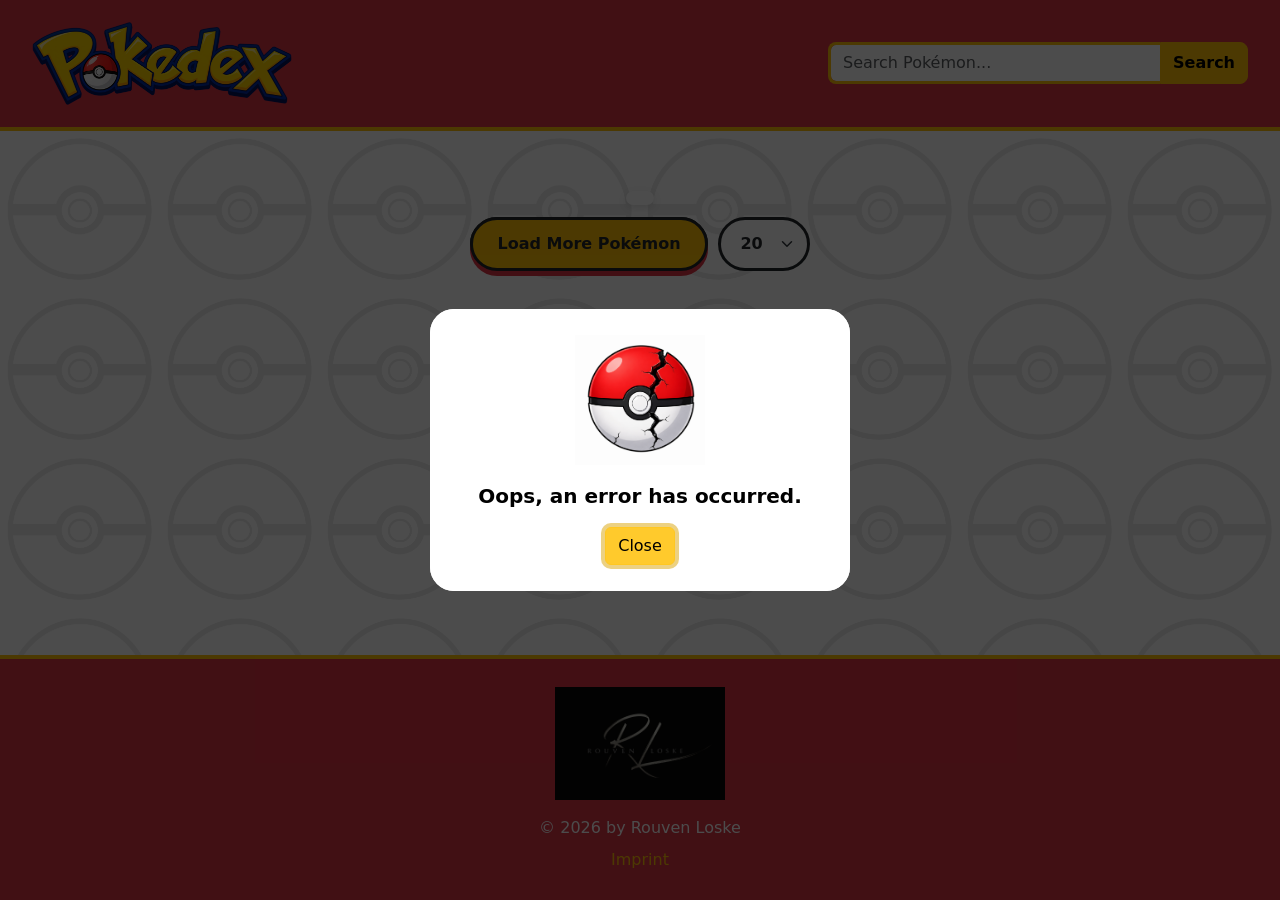
==== commit f0d3745a: "add new icons, refactoring indes.html and style, add last api function" ====
--- a/index.html
+++ b/index.html
@@ -27,6 +27,9 @@
   </head>
 
   <body class="d-flex flex-column min-vh-100">
+
+
+
     <!-- Header -->
     <header class="page-header">
       <div class="wide-content header-content">
@@ -65,654 +68,37 @@
       <div class="content-width content-area">
         <ul
           class="row row-cols-1 row-cols-sm-2 row-cols-md-3 row-cols-lg-4 row-cols-xl-5 g-4 list-unstyled mb-0"
-        >
-          <li class="col">
-            <button
-              class="pokemon-card type-grass w-100 h-100"
-              type="button"
-              aria-label="Open details for Bulbasaur"
-              data-id="card"
-              data-pokemon-id="1"
-              data-pokemon-name="Bulbasaur"
-              data-pokemon-types="grass,poison"
-            >
-              <div class="pokemon-card-head">
-                <span class="pokemon-id">#001</span>
-                <h2 class="pokemon-name">Bulbasaur</h2>
-              </div>
-
-              <div class="pokemon-card-body">
-                <div class="pokemon-types">
-                    <span class="pokemon-type type-grass">Grass</span>
-                    <span class="pokemon-type type-poison">Poison</span>
+          id="pokemonList"
+          aria-label="Pokémon list"
+        ></ul>
+
+        <div class="load-more-area">
+          <p class="loaded-counter mb-0" id="loadedCounter"></p>
+
+          <div class="load-controls">
+            <div class="load-button-stage" id="loadButtonStage">
+              <div class="load-button-background" aria-hidden="true">
+                <div class="load-background-eyes">
+                  <span class="load-background-eye">
+                    <span class="load-background-pupil"></span>
+                  </span>
+
+                  <span class="load-background-eye">
+                    <span class="load-background-pupil"></span>
+                  </span>
                 </div>
-
-                <img
-                  class="pokemon-image"
-                  data-id="card-image"
-                  src="https://raw.githubusercontent.com/PokeAPI/sprites/master/sprites/pokemon/other/official-artwork/1.png"
-                  alt="Bulbasaur"
-                  loading="lazy"
-                />
-              </div>
-            </button>
-          </li>
-
-          <li class="col">
-            <button
-              class="pokemon-card type-grass w-100 h-100"
-              type="button"
-              aria-label="Open details for Ivysaur"
-              data-id="card"
-              data-pokemon-id="2"
-              data-pokemon-name="Ivysaur"
-              data-pokemon-types="grass,poison"
-            >
-              <div class="pokemon-card-head">
-                <span class="pokemon-id">#002</span>
-                <h2 class="pokemon-name">Ivysaur</h2>
-              </div>
-
-              <div class="pokemon-card-body">
-                <div class="pokemon-types">
-                    <span class="pokemon-type type-grass">Grass</span>
-                    <span class="pokemon-type type-poison">Poison</span>
-                </div>
-
-                <img
-                  class="pokemon-image"
-                  data-id="card-image"
-                  src="https://raw.githubusercontent.com/PokeAPI/sprites/master/sprites/pokemon/other/official-artwork/2.png"
-                  alt="Ivysaur"
-                  loading="lazy"
-                />
-              </div>
-            </button>
-          </li>
-
-          <li class="col">
-            <button
-              class="pokemon-card type-grass w-100 h-100"
-              type="button"
-              aria-label="Open details for Venusaur"
-              data-id="card"
-              data-pokemon-id="3"
-              data-pokemon-name="Venusaur"
-              data-pokemon-types="grass,poison"
-            >
-              <div class="pokemon-card-head">
-                <span class="pokemon-id">#003</span>
-                <h2 class="pokemon-name">Venusaur</h2>
-              </div>
-
-              <div class="pokemon-card-body">
-                <div class="pokemon-types">
-                    <span class="pokemon-type type-grass">Grass</span>
-                    <span class="pokemon-type type-poison">Poison</span>
-                </div>
-
-                <img
-                  class="pokemon-image"
-                  data-id="card-image"
-                  src="https://raw.githubusercontent.com/PokeAPI/sprites/master/sprites/pokemon/other/official-artwork/3.png"
-                  alt="Venusaur"
-                  loading="lazy"
-                />
-              </div>
-            </button>
-          </li>
-
-          <li class="col">
-            <button
-              class="pokemon-card type-fire w-100 h-100"
-              type="button"
-              aria-label="Open details for Charmander"
-              data-id="card"
-              data-pokemon-id="4"
-              data-pokemon-name="Charmander"
-              data-pokemon-types="fire"
-            >
-              <div class="pokemon-card-head">
-                <span class="pokemon-id">#004</span>
-                <h2 class="pokemon-name">Charmander</h2>
-              </div>
-
-              <div class="pokemon-card-body">
-                <div class="pokemon-types">
-                    <span class="pokemon-type type-fire">Fire</span>
-                </div>
-
-                <img
-                  class="pokemon-image"
-                  data-id="card-image"
-                  src="https://raw.githubusercontent.com/PokeAPI/sprites/master/sprites/pokemon/other/official-artwork/4.png"
-                  alt="Charmander"
-                  loading="lazy"
-                />
-              </div>
-            </button>
-          </li>
-
-          <li class="col">
-            <button
-              class="pokemon-card type-fire w-100 h-100"
-              type="button"
-              aria-label="Open details for Charmeleon"
-              data-id="card"
-              data-pokemon-id="5"
-              data-pokemon-name="Charmeleon"
-              data-pokemon-types="fire"
-            >
-              <div class="pokemon-card-head">
-                <span class="pokemon-id">#005</span>
-                <h2 class="pokemon-name">Charmeleon</h2>
-              </div>
-
-              <div class="pokemon-card-body">
-                <div class="pokemon-types">
-                    <span class="pokemon-type type-fire">Fire</span>
-                </div>
-
-                <img
-                  class="pokemon-image"
-                  data-id="card-image"
-                  src="https://raw.githubusercontent.com/PokeAPI/sprites/master/sprites/pokemon/other/official-artwork/5.png"
-                  alt="Charmeleon"
-                  loading="lazy"
-                />
-              </div>
-            </button>
-          </li>
-
-          <li class="col">
-            <button
-              class="pokemon-card type-fire w-100 h-100"
-              type="button"
-              aria-label="Open details for Charizard"
-              data-id="card"
-              data-pokemon-id="6"
-              data-pokemon-name="Charizard"
-              data-pokemon-types="fire,flying"
-            >
-              <div class="pokemon-card-head">
-                <span class="pokemon-id">#006</span>
-                <h2 class="pokemon-name">Charizard</h2>
-              </div>
-
-              <div class="pokemon-card-body">
-                <div class="pokemon-types">
-                    <span class="pokemon-type type-fire">Fire</span>
-                    <span class="pokemon-type type-flying">Flying</span>
-                </div>
-
-                <img
-                  class="pokemon-image"
-                  data-id="card-image"
-                  src="https://raw.githubusercontent.com/PokeAPI/sprites/master/sprites/pokemon/other/official-artwork/6.png"
-                  alt="Charizard"
-                  loading="lazy"
-                />
-              </div>
-            </button>
-          </li>
-
-          <li class="col">
-            <button
-              class="pokemon-card type-water w-100 h-100"
-              type="button"
-              aria-label="Open details for Squirtle"
-              data-id="card"
-              data-pokemon-id="7"
-              data-pokemon-name="Squirtle"
-              data-pokemon-types="water"
-            >
-              <div class="pokemon-card-head">
-                <span class="pokemon-id">#007</span>
-                <h2 class="pokemon-name">Squirtle</h2>
-              </div>
-
-              <div class="pokemon-card-body">
-                <div class="pokemon-types">
-                    <span class="pokemon-type type-water">Water</span>
-                </div>
-
-                <img
-                  class="pokemon-image"
-                  data-id="card-image"
-                  src="https://raw.githubusercontent.com/PokeAPI/sprites/master/sprites/pokemon/other/official-artwork/7.png"
-                  alt="Squirtle"
-                  loading="lazy"
-                />
-              </div>
-            </button>
-          </li>
-
-          <li class="col">
-            <button
-              class="pokemon-card type-water w-100 h-100"
-              type="button"
-              aria-label="Open details for Wartortle"
-              data-id="card"
-              data-pokemon-id="8"
-              data-pokemon-name="Wartortle"
-              data-pokemon-types="water"
-            >
-              <div class="pokemon-card-head">
-                <span class="pokemon-id">#008</span>
-                <h2 class="pokemon-name">Wartortle</h2>
-              </div>
-
-              <div class="pokemon-card-body">
-                <div class="pokemon-types">
-                    <span class="pokemon-type type-water">Water</span>
-                </div>
-
-                <img
-                  class="pokemon-image"
-                  data-id="card-image"
-                  src="https://raw.githubusercontent.com/PokeAPI/sprites/master/sprites/pokemon/other/official-artwork/8.png"
-                  alt="Wartortle"
-                  loading="lazy"
-                />
-              </div>
-            </button>
-          </li>
-
-          <li class="col">
-            <button
-              class="pokemon-card type-water w-100 h-100"
-              type="button"
-              aria-label="Open details for Blastoise"
-              data-id="card"
-              data-pokemon-id="9"
-              data-pokemon-name="Blastoise"
-              data-pokemon-types="water"
-            >
-              <div class="pokemon-card-head">
-                <span class="pokemon-id">#009</span>
-                <h2 class="pokemon-name">Blastoise</h2>
-              </div>
-
-              <div class="pokemon-card-body">
-                <div class="pokemon-types">
-                    <span class="pokemon-type type-water">Water</span>
-                </div>
-
-                <img
-                  class="pokemon-image"
-                  data-id="card-image"
-                  src="https://raw.githubusercontent.com/PokeAPI/sprites/master/sprites/pokemon/other/official-artwork/9.png"
-                  alt="Blastoise"
-                  loading="lazy"
-                />
-              </div>
-            </button>
-          </li>
-
-          <li class="col">
-            <button
-              class="pokemon-card type-bug w-100 h-100"
-              type="button"
-              aria-label="Open details for Caterpie"
-              data-id="card"
-              data-pokemon-id="10"
-              data-pokemon-name="Caterpie"
-              data-pokemon-types="bug"
-            >
-              <div class="pokemon-card-head">
-                <span class="pokemon-id">#010</span>
-                <h2 class="pokemon-name">Caterpie</h2>
-              </div>
-
-              <div class="pokemon-card-body">
-                <div class="pokemon-types">
-                    <span class="pokemon-type type-bug">Bug</span>
-                </div>
-
-                <img
-                  class="pokemon-image"
-                  data-id="card-image"
-                  src="https://raw.githubusercontent.com/PokeAPI/sprites/master/sprites/pokemon/other/official-artwork/10.png"
-                  alt="Caterpie"
-                  loading="lazy"
-                />
-              </div>
-            </button>
-          </li>
-
-          <li class="col">
-            <button
-              class="pokemon-card type-bug w-100 h-100"
-              type="button"
-              aria-label="Open details for Metapod"
-              data-id="card"
-              data-pokemon-id="11"
-              data-pokemon-name="Metapod"
-              data-pokemon-types="bug"
-            >
-              <div class="pokemon-card-head">
-                <span class="pokemon-id">#011</span>
-                <h2 class="pokemon-name">Metapod</h2>
-              </div>
-
-              <div class="pokemon-card-body">
-                <div class="pokemon-types">
-                    <span class="pokemon-type type-bug">Bug</span>
-                </div>
-
-                <img
-                  class="pokemon-image"
-                  data-id="card-image"
-                  src="https://raw.githubusercontent.com/PokeAPI/sprites/master/sprites/pokemon/other/official-artwork/11.png"
-                  alt="Metapod"
-                  loading="lazy"
-                />
-              </div>
-            </button>
-          </li>
-
-          <li class="col">
-            <button
-              class="pokemon-card type-bug w-100 h-100"
-              type="button"
-              aria-label="Open details for Butterfree"
-              data-id="card"
-              data-pokemon-id="12"
-              data-pokemon-name="Butterfree"
-              data-pokemon-types="bug,flying"
-            >
-              <div class="pokemon-card-head">
-                <span class="pokemon-id">#012</span>
-                <h2 class="pokemon-name">Butterfree</h2>
-              </div>
-
-              <div class="pokemon-card-body">
-                <div class="pokemon-types">
-                    <span class="pokemon-type type-bug">Bug</span>
-                    <span class="pokemon-type type-flying">Flying</span>
-                </div>
-
-                <img
-                  class="pokemon-image"
-                  data-id="card-image"
-                  src="https://raw.githubusercontent.com/PokeAPI/sprites/master/sprites/pokemon/other/official-artwork/12.png"
-                  alt="Butterfree"
-                  loading="lazy"
-                />
-              </div>
-            </button>
-          </li>
-
-          <li class="col">
-            <button
-              class="pokemon-card type-bug w-100 h-100"
-              type="button"
-              aria-label="Open details for Weedle"
-              data-id="card"
-              data-pokemon-id="13"
-              data-pokemon-name="Weedle"
-              data-pokemon-types="bug,poison"
-            >
-              <div class="pokemon-card-head">
-                <span class="pokemon-id">#013</span>
-                <h2 class="pokemon-name">Weedle</h2>
-              </div>
-
-              <div class="pokemon-card-body">
-                <div class="pokemon-types">
-                    <span class="pokemon-type type-bug">Bug</span>
-                    <span class="pokemon-type type-poison">Poison</span>
-                </div>
-
-                <img
-                  class="pokemon-image"
-                  data-id="card-image"
-                  src="https://raw.githubusercontent.com/PokeAPI/sprites/master/sprites/pokemon/other/official-artwork/13.png"
-                  alt="Weedle"
-                  loading="lazy"
-                />
-              </div>
-            </button>
-          </li>
-
-          <li class="col">
-            <button
-              class="pokemon-card type-bug w-100 h-100"
-              type="button"
-              aria-label="Open details for Kakuna"
-              data-id="card"
-              data-pokemon-id="14"
-              data-pokemon-name="Kakuna"
-              data-pokemon-types="bug,poison"
-            >
-              <div class="pokemon-card-head">
-                <span class="pokemon-id">#014</span>
-                <h2 class="pokemon-name">Kakuna</h2>
-              </div>
-
-              <div class="pokemon-card-body">
-                <div class="pokemon-types">
-                    <span class="pokemon-type type-bug">Bug</span>
-                    <span class="pokemon-type type-poison">Poison</span>
-                </div>
-
-                <img
-                  class="pokemon-image"
-                  data-id="card-image"
-                  src="https://raw.githubusercontent.com/PokeAPI/sprites/master/sprites/pokemon/other/official-artwork/14.png"
-                  alt="Kakuna"
-                  loading="lazy"
-                />
-              </div>
-            </button>
-          </li>
-
-          <li class="col">
-            <button
-              class="pokemon-card type-bug w-100 h-100"
-              type="button"
-              aria-label="Open details for Beedrill"
-              data-id="card"
-              data-pokemon-id="15"
-              data-pokemon-name="Beedrill"
-              data-pokemon-types="bug,poison"
-            >
-              <div class="pokemon-card-head">
-                <span class="pokemon-id">#015</span>
-                <h2 class="pokemon-name">Beedrill</h2>
-              </div>
-
-              <div class="pokemon-card-body">
-                <div class="pokemon-types">
-                    <span class="pokemon-type type-bug">Bug</span>
-                    <span class="pokemon-type type-poison">Poison</span>
-                </div>
-
-                <img
-                  class="pokemon-image"
-                  data-id="card-image"
-                  src="https://raw.githubusercontent.com/PokeAPI/sprites/master/sprites/pokemon/other/official-artwork/15.png"
-                  alt="Beedrill"
-                  loading="lazy"
-                />
-              </div>
-            </button>
-          </li>
-
-          <li class="col">
-            <button
-              class="pokemon-card type-normal w-100 h-100"
-              type="button"
-              aria-label="Open details for Pidgey"
-              data-id="card"
-              data-pokemon-id="16"
-              data-pokemon-name="Pidgey"
-              data-pokemon-types="normal,flying"
-            >
-              <div class="pokemon-card-head">
-                <span class="pokemon-id">#016</span>
-                <h2 class="pokemon-name">Pidgey</h2>
-              </div>
-
-              <div class="pokemon-card-body">
-                <div class="pokemon-types">
-                    <span class="pokemon-type type-normal">Normal</span>
-                    <span class="pokemon-type type-flying">Flying</span>
-                </div>
-
-                <img
-                  class="pokemon-image"
-                  data-id="card-image"
-                  src="https://raw.githubusercontent.com/PokeAPI/sprites/master/sprites/pokemon/other/official-artwork/16.png"
-                  alt="Pidgey"
-                  loading="lazy"
-                />
-              </div>
-            </button>
-          </li>
-
-          <li class="col">
-            <button
-              class="pokemon-card type-normal w-100 h-100"
-              type="button"
-              aria-label="Open details for Pidgeotto"
-              data-id="card"
-              data-pokemon-id="17"
-              data-pokemon-name="Pidgeotto"
-              data-pokemon-types="normal,flying"
-            >
-              <div class="pokemon-card-head">
-                <span class="pokemon-id">#017</span>
-                <h2 class="pokemon-name">Pidgeotto</h2>
-              </div>
-
-              <div class="pokemon-card-body">
-                <div class="pokemon-types">
-                    <span class="pokemon-type type-normal">Normal</span>
-                    <span class="pokemon-type type-flying">Flying</span>
-                </div>
-
-                <img
-                  class="pokemon-image"
-                  data-id="card-image"
-                  src="https://raw.githubusercontent.com/PokeAPI/sprites/master/sprites/pokemon/other/official-artwork/17.png"
-                  alt="Pidgeotto"
-                  loading="lazy"
-                />
-              </div>
-            </button>
-          </li>
-
-          <li class="col">
-            <button
-              class="pokemon-card type-normal w-100 h-100"
-              type="button"
-              aria-label="Open details for Pidgeot"
-              data-id="card"
-              data-pokemon-id="18"
-              data-pokemon-name="Pidgeot"
-              data-pokemon-types="normal,flying"
-            >
-              <div class="pokemon-card-head">
-                <span class="pokemon-id">#018</span>
-                <h2 class="pokemon-name">Pidgeot</h2>
-              </div>
-
-              <div class="pokemon-card-body">
-                <div class="pokemon-types">
-                    <span class="pokemon-type type-normal">Normal</span>
-                    <span class="pokemon-type type-flying">Flying</span>
-                </div>
-
-                <img
-                  class="pokemon-image"
-                  data-id="card-image"
-                  src="https://raw.githubusercontent.com/PokeAPI/sprites/master/sprites/pokemon/other/official-artwork/18.png"
-                  alt="Pidgeot"
-                  loading="lazy"
-                />
-              </div>
-            </button>
-          </li>
-
-          <li class="col">
-            <button
-              class="pokemon-card type-normal w-100 h-100"
-              type="button"
-              aria-label="Open details for Rattata"
-              data-id="card"
-              data-pokemon-id="19"
-              data-pokemon-name="Rattata"
-              data-pokemon-types="normal"
-            >
-              <div class="pokemon-card-head">
-                <span class="pokemon-id">#019</span>
-                <h2 class="pokemon-name">Rattata</h2>
-              </div>
-
-              <div class="pokemon-card-body">
-                <div class="pokemon-types">
-                    <span class="pokemon-type type-normal">Normal</span>
-                </div>
-
-                <img
-                  class="pokemon-image"
-                  data-id="card-image"
-                  src="https://raw.githubusercontent.com/PokeAPI/sprites/master/sprites/pokemon/other/official-artwork/19.png"
-                  alt="Rattata"
-                  loading="lazy"
-                />
-              </div>
-            </button>
-          </li>
-
-          <li class="col">
-            <button
-              class="pokemon-card type-normal w-100 h-100"
-              type="button"
-              aria-label="Open details for Raticate"
-              data-id="card"
-              data-pokemon-id="20"
-              data-pokemon-name="Raticate"
-              data-pokemon-types="normal"
-            >
-              <div class="pokemon-card-head">
-                <span class="pokemon-id">#020</span>
-                <h2 class="pokemon-name">Raticate</h2>
-              </div>
-
-              <div class="pokemon-card-body">
-                <div class="pokemon-types">
-                    <span class="pokemon-type type-normal">Normal</span>
-                </div>
-
-                <img
-                  class="pokemon-image"
-                  data-id="card-image"
-                  src="https://raw.githubusercontent.com/PokeAPI/sprites/master/sprites/pokemon/other/official-artwork/20.png"
-                  alt="Raticate"
-                  loading="lazy"
-                />
-              </div>
-            </button>
-          </li>
-        </ul>
-
-        <div class="load-more-area">
-          <p class="loaded-counter mb-0" id="loadedCounter">
-            20 of 1025 Pokémon loaded
-          </p>
-
-          <div class="load-controls">
-            <button
-              class="btn load-more-button"
-              type="button"
-              aria-label="Load more Pokémon"
-              data-id="load-more-button"
-              id="loadMoreButton"
-            >
-              Load More Pokémon
-            </button>
+              </div>
+
+              <button
+                class="btn load-more-button"
+                type="button"
+                aria-label="Load more Pokémon"
+                data-id="load-more-button"
+                id="loadMoreButton"
+              >
+                Load More Pokémon
+              </button>
+            </div>
 
             <select
               class="form-select load-count-select"
@@ -773,142 +159,311 @@
       data-id="dialog"
     >
       <div class="detail-wrapper" data-id="overlay-pokemon-name">
-        <button
-          class="dialog-close-button"
-          id="closeDialogButton"
-          type="button"
-          aria-label="Close Pokémon details"
-          data-id="close-dialog-button"
-        >
-          ×
-        </button>
-
-        <button
-          class="dialog-nav-button dialog-prev-button"
-          id="prevPokemonButton"
-          type="button"
-          aria-label="Show previous Pokémon"
-          data-id="prev-button"
-        >
-          &lt;
-        </button>
-
         <article class="detail-card" id="detailCard">
-          <div class="detail-card-header">
-            <span class="detail-id" id="detailPokemonId">#001</span>
-            <h2 class="detail-name" id="detailPokemonName">Bulbasaur</h2>
-          </div>
-
-          <div
-            id="pokemonImageCarousel"
-            class="carousel slide detail-image-carousel"
-            data-bs-ride="false"
-          >
-            <div class="carousel-inner">
-              <div class="carousel-item active">
-                <img
-                  id="detailOfficialImage"
-                  data-id="dialog-image"
-                  class="detail-image"
-                  alt="Official artwork"
-                />
-              </div>
-
-              <div class="carousel-item">
-                <img
-                  id="detailSpriteImage"
-                  class="detail-image pixel-image"
-                  alt="Pokémon sprite"
-                />
-              </div>
-
-              <div class="carousel-item">
-                <img
-                  id="detailHomeImage"
-                  class="detail-image"
-                  alt="Pokémon HOME artwork"
-                />
+          <section class="detail-hero">
+            <button
+              class="dialog-close-button"
+              id="closeDialogButton"
+              type="button"
+              aria-label="Close Pokémon details"
+              data-id="close-dialog-button"
+            >
+              <img
+                src="./assets/icons/schliessen.png"
+                alt=""
+                class="dialog-close-icon"
+              />
+            </button>
+
+            <div class="detail-title-area">
+              <div class="detail-title-navigation">
+                <button
+                  class="dialog-nav-button dialog-prev-button"
+                  id="prevPokemonButton"
+                  type="button"
+                  aria-label="Show previous Pokémon"
+                  data-id="prev-button"
+                >
+                  <img
+                    src="./assets/icons/pfeil.png"
+                    alt=""
+                    class="dialog-nav-icon dialog-nav-icon-left"
+                  />
+                </button>
+
+                <div class="detail-title-text">
+                  <h2 class="detail-name" id="detailPokemonName"></h2>
+
+                  <div class="detail-id-line">
+                    <span class="detail-mini-ball" aria-hidden="true"></span>
+                    <span class="detail-id" id="detailPokemonId"></span>
+                  </div>
+                </div>
+
+                <button
+                  class="dialog-nav-button dialog-next-button"
+                  id="nextPokemonButton"
+                  type="button"
+                  aria-label="Show next Pokémon"
+                  data-id="next-button"
+                >
+                  <img
+                    src="./assets/icons/pfeil.png"
+                    alt=""
+                    class="dialog-nav-icon"
+                  />
+                </button>
               </div>
             </div>
 
-            <button
-              class="carousel-control-prev"
-              type="button"
-              data-bs-target="#pokemonImageCarousel"
-              data-bs-slide="prev"
-              aria-label="Previous image"
-            >
-              <span class="carousel-control-prev-icon"></span>
-            </button>
-
-            <button
-              class="carousel-control-next"
-              type="button"
-              data-bs-target="#pokemonImageCarousel"
-              data-bs-slide="next"
-              aria-label="Next image"
-            >
-              <span class="carousel-control-next-icon"></span>
-            </button>
-          </div>
+            <div class="detail-hero-content">
+              <div
+                id="pokemonImageCarousel"
+                class="carousel slide detail-image-carousel"
+                data-bs-ride="false"
+              >
+                <div class="carousel-inner">
+                  <div class="carousel-item active">
+                    <img
+                      id="detailOfficialImage"
+                      data-id="dialog-image"
+                      class="detail-image"
+                      alt="Official artwork"
+                    />
+                  </div>
+
+                  <div class="carousel-item">
+                    <img
+                      id="detailSpriteImage"
+                      class="detail-image pixel-image"
+                      alt="Pokémon sprite"
+                    />
+                  </div>
+
+                  <div class="carousel-item">
+                    <img
+                      id="detailHomeImage"
+                      class="detail-image"
+                      alt="Pokémon HOME artwork"
+                    />
+                  </div>
+                </div>
+
+                <button
+                  class="carousel-control-prev detail-image-control"
+                  type="button"
+                  data-bs-target="#pokemonImageCarousel"
+                  data-bs-slide="prev"
+                  aria-label="Previous image"
+                >
+                  <span class="carousel-control-prev-icon"></span>
+                </button>
+
+                <button
+                  class="carousel-control-next detail-image-control"
+                  type="button"
+                  data-bs-target="#pokemonImageCarousel"
+                  data-bs-slide="next"
+                  aria-label="Next image"
+                >
+                  <span class="carousel-control-next-icon"></span>
+                </button>
+              </div>
+            </div>
+          </section>
 
           <div
             id="pokemonInfoCarousel"
             class="carousel slide detail-info-carousel"
             data-bs-ride="false"
           >
-            <div class="carousel-inner">
+            <nav
+              class="detail-section-tabs"
+              id="detailSectionTabs"
+              aria-label="Pokémon detail sections"
+            >
+              <button
+                class="detail-section-tab active"
+                type="button"
+                data-bs-target="#pokemonInfoCarousel"
+                data-bs-slide-to="0"
+                aria-label="Show Profile"
+              >
+                <span class="detail-tab-icon" aria-hidden="true">◉</span>
+                Profile
+              </button>
+
+              <button
+                class="detail-section-tab"
+                type="button"
+                data-bs-target="#pokemonInfoCarousel"
+                data-bs-slide-to="1"
+                aria-label="Show Base Stats"
+              >
+                <span class="detail-tab-icon" aria-hidden="true">▥</span>
+                Base Stats
+              </button>
+
+              <button
+                class="detail-section-tab"
+                type="button"
+                data-bs-target="#pokemonInfoCarousel"
+                data-bs-slide-to="2"
+                aria-label="Show Moves"
+              >
+                <span class="detail-tab-icon" aria-hidden="true">✦</span>
+                Moves
+              </button>
+
+              <button
+                class="detail-section-tab"
+                type="button"
+                data-bs-target="#pokemonInfoCarousel"
+                data-bs-slide-to="3"
+                aria-label="Show Evolution Chain"
+              >
+                <span class="detail-tab-icon" aria-hidden="true">⌘</span>
+                Evolution
+              </button>
+            </nav>
+
+            <div class="carousel-inner detail-content-carousel">
               <div class="carousel-item active">
-                <section class="detail-panel">
-                  <h3>Base Stats</h3>
-                  <div class="stats-grid">
-                    <span>HP</span><strong>API</strong>
-                    <span>Attack</span><strong>API</strong>
-                    <span>Defense</span><strong>API</strong>
-                    <span>Sp. Attack</span><strong>API</strong>
-                    <span>Sp. Defense</span><strong>API</strong>
-                    <span>Speed</span><strong>API</strong>
+                <section class="detail-panel profile-panel">
+                  <div class="profile-left">
+                    <div class="detail-info-group">
+                      <span class="detail-label">Types</span>
+                      <div
+                        class="profile-type-list"
+                        id="detailProfileTypes"
+                      ></div>
+                    </div>
+
+                    <div class="detail-info-group">
+                      <span class="detail-label">Abilities</span>
+                      <div
+                        class="profile-ability-list"
+                        id="detailAbilities"
+                      ></div>
+                    </div>
+                  </div>
+
+                  <div class="profile-metrics">
+                    <div class="profile-metric-card">
+                      <span class="metric-symbol" aria-hidden="true">↕</span>
+                      <div>
+                        <span class="metric-label">Height</span>
+                        <strong id="detailHeight"></strong>
+                      </div>
+                    </div>
+
+                    <div class="profile-metric-card">
+                      <span class="metric-symbol" aria-hidden="true">●</span>
+                      <div>
+                        <span class="metric-label">Weight</span>
+                        <strong id="detailWeight"></strong>
+                      </div>
+                    </div>
                   </div>
                 </section>
               </div>
 
               <div class="carousel-item">
                 <section class="detail-panel">
-                  <h3>Profile</h3>
-                  <p><strong>Types:</strong> <span id="detailTypes"></span></p>
-                  <p><strong>Abilities:</strong> PokéAPI data</p>
-                  <p><strong>Height:</strong> PokéAPI data</p>
-                  <p><strong>Weight:</strong> PokéAPI data</p>
+                  <div class="detail-panel-heading">
+                    <span class="detail-label">Performance</span>
+                    <h3>Base Stats</h3>
+                  </div>
+
+                  <div class="modern-stats">
+                    <div class="modern-stat-row">
+                      <span>HP</span>
+                      <div class="stat-track"><span id="barHp"></span></div>
+                      <strong id="statHp"></strong>
+                    </div>
+
+                    <div class="modern-stat-row">
+                      <span>Attack</span>
+                      <div class="stat-track"><span id="barAttack"></span></div>
+                      <strong id="statAttack"></strong>
+                    </div>
+
+                    <div class="modern-stat-row">
+                      <span>Defense</span>
+                      <div class="stat-track"><span id="barDefense"></span></div>
+                      <strong id="statDefense"></strong>
+                    </div>
+
+                    <div class="modern-stat-row">
+                      <span>Sp. Attack</span>
+                      <div class="stat-track"><span id="barSpecialAttack"></span></div>
+                      <strong id="statSpecialAttack"></strong>
+                    </div>
+
+                    <div class="modern-stat-row">
+                      <span>Sp. Defense</span>
+                      <div class="stat-track"><span id="barSpecialDefense"></span></div>
+                      <strong id="statSpecialDefense"></strong>
+                    </div>
+
+                    <div class="modern-stat-row">
+                      <span>Speed</span>
+                      <div class="stat-track"><span id="barSpeed"></span></div>
+                      <strong id="statSpeed"></strong>
+                    </div>
+                  </div>
                 </section>
               </div>
 
               <div class="carousel-item">
                 <section class="detail-panel">
-                  <h3>Moves</h3>
-                  <p class="mb-0">
-                    The Pokémon moves will be loaded from PokéAPI later.
-                  </p>
+                  <div class="detail-panel-heading">
+                    <span class="detail-label">Move Set</span>
+                    <h3>Moves</h3>
+                  </div>
+
+                  <div
+                    class="detail-move-list"
+                    id="detailMoves"
+                  ></div>
                 </section>
               </div>
 
               <div class="carousel-item">
                 <section class="detail-panel">
-                  <h3>Evolution Chain</h3>
+                  <div class="detail-panel-heading">
+                    <span class="detail-label">Development</span>
+                    <h3>Evolution Chain</h3>
+                  </div>
+
+                  <p
+                    class="evolution-status"
+                    id="evolutionStatus"
+                  >
+                    Evolution data will load when the card is opened.
+                  </p>
+
+                  <div
+                    class="evolution-chain-list"
+                    id="evolutionChainList"
+                  ></div>
 
                   <div class="evolution-controls">
                     <button
-                      class="btn btn-light evolution-button"
+                      class="btn evolution-button"
                       id="previousEvolutionButton"
                       type="button"
+                      disabled
                       aria-label="Show previous evolution"
                     >
                       Previous Evolution
                     </button>
 
                     <button
-                      class="btn btn-light evolution-button"
+                      class="btn evolution-button"
                       id="nextEvolutionButton"
                       type="button"
+                      disabled
                       aria-label="Show next evolution"
                     >
                       Next Evolution
@@ -917,42 +472,8 @@
                 </section>
               </div>
             </div>
-
-            <div class="detail-carousel-controls">
-              <button
-                class="btn btn-light"
-                type="button"
-                data-bs-target="#pokemonInfoCarousel"
-                data-bs-slide="prev"
-                aria-label="Previous detail section"
-              >
-                &lt;
-              </button>
-
-              <span>Details</span>
-
-              <button
-                class="btn btn-light"
-                type="button"
-                data-bs-target="#pokemonInfoCarousel"
-                data-bs-slide="next"
-                aria-label="Next detail section"
-              >
-                &gt;
-              </button>
-            </div>
           </div>
         </article>
-
-        <button
-          class="dialog-nav-button dialog-next-button"
-          id="nextPokemonButton"
-          type="button"
-          aria-label="Show next Pokémon"
-          data-id="next-button"
-        >
-          &gt;
-        </button>
       </div>
     </dialog>
 
@@ -990,6 +511,8 @@
     ></script>
 
     <!-- Eigene JavaScript -->
+    <script src="./scripts/database.js"></script>
+    <script src="./scripts/templates.js"></script>
     <script src="./script.js"></script>
   </body>
 </html>
--- a/style.css
+++ b/style.css
@@ -621,19 +621,7 @@
   gap: 10px 18px;
 }
 
-.detail-carousel-controls {
-  display: flex;
-  align-items: center;
-  justify-content: center;
-  gap: 16px;
-  padding: 0 16px 16px;
-  font-weight: 700;
-}
-
-.detail-carousel-controls .btn {
-  min-width: 48px;
-  font-weight: 800;
-}
+
 
 .dialog-close-button {
   position: absolute;
@@ -831,3 +819,1077 @@
     right: 20px;
   }
 }
+
+/* Load More Button Peek Effect */
+
+.load-button-stage {
+  position: relative;
+  display: inline-block;
+  min-width: 220px;
+}
+
+.load-button-background {
+  position: absolute;
+  inset: 0;
+  z-index: 0;
+  overflow: hidden;
+  border: 3px solid #212529;
+  border-radius: 30px;
+  background-color: #111;
+}
+
+.load-background-eyes {
+  position: absolute;
+  right: 20px;
+  bottom: 9px;
+  display: flex;
+  gap: 7px;
+}
+
+.load-background-eye {
+  position: relative;
+  width: 28px;
+  height: 28px;
+  overflow: hidden;
+  border: 2px solid white;
+  border-radius: 50%;
+  background-color: white;
+}
+
+.load-background-pupil {
+  position: absolute;
+  top: 50%;
+  left: 50%;
+  width: 10px;
+  height: 10px;
+  border-radius: 50%;
+  background-color: #111;
+  transform: translate(-50%, -50%);
+  transition: transform 60ms linear;
+}
+
+.load-more-button {
+  position: relative;
+  z-index: 1;
+  width: 100%;
+  min-height: 54px;
+  transform-origin: left center;
+  transition:
+    transform 350ms ease,
+    box-shadow 350ms ease;
+}
+
+.load-more-button:hover {
+  border-color: #212529;
+  background-color: #ffcf33;
+  transform: none;
+}
+
+.load-button-stage.peek-active .load-more-button {
+  transform: rotate(380deg) translateY(-4px);
+  box-shadow: 0 12px 0 #dc3545;
+}
+
+.load-button-stage.peek-active .load-more-button:active {
+  transform: rotate(380deg) translateY(0);
+}
+
+@media (max-width: 480px) {
+  .load-button-stage {
+    width: 100%;
+  }
+
+  .load-more-button {
+    width: 100%;
+  }
+}
+
+
+/* API Content */
+
+.detail-move-list {
+  display: flex;
+  flex-wrap: wrap;
+  gap: 8px;
+}
+
+.detail-move {
+  padding: 5px 10px;
+  border-radius: 18px;
+  background-color: rgba(255, 255, 255, 0.9);
+  font-size: 13px;
+  font-weight: 700;
+}
+
+.load-more-button:disabled,
+.load-count-select:disabled {
+  cursor: not-allowed;
+  opacity: 0.6;
+}
+
+
+/* Pokémon Names */
+
+.pokemon-name,
+.detail-name {
+  text-transform: uppercase;
+}
+
+
+/* Stable Detail Card Size */
+
+.detail-card {
+  display: flex;
+  flex-direction: column;
+  height: min(780px, 88vh);
+}
+
+.detail-card-header {
+  flex: 0 0 auto;
+}
+
+.detail-image-carousel {
+  flex: 0 0 290px;
+  min-height: 290px;
+}
+
+.detail-image-carousel .carousel-inner,
+.detail-image-carousel .carousel-item {
+  height: 290px;
+  min-height: 290px;
+}
+
+.detail-image {
+  height: 290px;
+}
+
+.detail-info-carousel {
+  display: flex;
+  flex: 1 1 auto;
+  flex-direction: column;
+  min-height: 0;
+}
+
+.detail-info-carousel .carousel-inner {
+  flex: 1 1 auto;
+  min-height: 0;
+}
+
+.detail-info-carousel .carousel-item {
+  height: 100%;
+}
+
+.detail-panel {
+  height: 100%;
+  min-height: 0;
+  overflow-y: auto;
+}
+
+
+
+/* Detail Section Carousel */
+
+.detail-section-tabs {
+  display: flex;
+  flex: 0 0 auto;
+  gap: 8px;
+  padding: 14px 14px 8px;
+  overflow-x: auto;
+  scrollbar-width: thin;
+}
+
+.detail-section-tab {
+  flex: 1 0 auto;
+  min-height: 38px;
+  padding: 6px 12px;
+  border: 2px solid transparent;
+  border-radius: 18px;
+  background-color: rgba(255, 255, 255, 0.65);
+  color: #343a40;
+  font-size: 13px;
+  font-weight: 700;
+  transition:
+    background-color 160ms ease,
+    border-color 160ms ease;
+}
+
+.detail-section-tab.active {
+  border-color: #dc3545;
+  background-color: #ffc107;
+  color: #212529;
+}
+
+.detail-section-tab:hover {
+  border-color: #ffc107;
+}
+
+
+/* Load More Disabled State */
+
+.load-button-stage.disabled-state .load-button-background {
+  display: none;
+}
+
+.load-button-stage.disabled-state .load-more-button,
+.load-button-stage.disabled-state .load-more-button:hover,
+.load-button-stage.disabled-state .load-more-button:active {
+  border-color: #adb5bd;
+  background-color: #dee2e6;
+  color: #6c757d;
+  box-shadow: none;
+  opacity: 1;
+  transform: none;
+}
+
+.load-button-stage.disabled-state {
+  cursor: not-allowed;
+}
+
+
+@media (max-width: 600px) {
+  .detail-card {
+    height: 88vh;
+  }
+
+  .detail-image-carousel,
+  .detail-image-carousel .carousel-inner,
+  .detail-image-carousel .carousel-item {
+    height: 210px;
+    min-height: 210px;
+  }
+
+  .detail-image {
+    height: 210px;
+  }
+
+  .detail-section-tabs {
+    padding-left: 10px;
+    padding-right: 10px;
+  }
+}
+
+@media (max-height: 760px) {
+  .detail-image-carousel,
+  .detail-image-carousel .carousel-inner,
+  .detail-image-carousel .carousel-item {
+    height: 190px;
+    min-height: 190px;
+  }
+
+  .detail-image {
+    height: 190px;
+  }
+}
+
+
+/* Evolution Chain */
+
+.evolution-status {
+  margin-bottom: 14px;
+  font-size: 14px;
+}
+
+.evolution-chain-list {
+  display: flex;
+  flex-wrap: wrap;
+  gap: 8px;
+  margin-bottom: 18px;
+}
+
+.evolution-chain-item {
+  padding: 7px 12px;
+  border: 2px solid rgba(255, 255, 255, 0.8);
+  border-radius: 18px;
+  background-color: rgba(255, 255, 255, 0.72);
+  color: #212529;
+  font-size: 13px;
+  font-weight: 700;
+}
+
+.evolution-chain-item.active {
+  border-color: #dc3545;
+  background-color: #ffc107;
+}
+
+.evolution-chain-item:hover {
+  border-color: #ffc107;
+}
+
+.evolution-controls {
+  margin-top: 10px;
+}
+
+.evolution-button:disabled {
+  opacity: 0.45;
+}
+
+/* ===================================== */
+/* MODERN POKEMON DETAIL VIEW            */
+/* ===================================== */
+
+.pokemon-dialog {
+  width: min(94vw, 860px);
+  max-height: 94vh;
+  padding: 0;
+  overflow: visible;
+}
+
+.pokemon-dialog::backdrop {
+  background-color: rgba(22, 27, 45, 0.68);
+  backdrop-filter: blur(7px);
+}
+
+.detail-wrapper {
+  padding: 0;
+}
+
+.detail-card {
+  --detail-accent: #ef5350;
+  display: flex;
+  height: min(860px, 92vh);
+  overflow: hidden;
+  flex-direction: column;
+  border: 1px solid rgba(255, 255, 255, 0.8);
+  border-radius: 30px;
+  background: #f8f9fc !important;
+  box-shadow:
+    0 28px 70px rgba(20, 28, 48, 0.35),
+    0 3px 12px rgba(20, 28, 48, 0.14);
+}
+
+.detail-card.type-normal { --detail-accent: #9e9e78; }
+.detail-card.type-fire { --detail-accent: #ef6635; }
+.detail-card.type-water { --detail-accent: #5188e9; }
+.detail-card.type-grass { --detail-accent: #65b94a; }
+.detail-card.type-electric { --detail-accent: #f3c922; }
+.detail-card.type-ice { --detail-accent: #70c8c4; }
+.detail-card.type-fighting { --detail-accent: #bc3b35; }
+.detail-card.type-poison { --detail-accent: #9d4aa0; }
+.detail-card.type-ground { --detail-accent: #cba852; }
+.detail-card.type-flying { --detail-accent: #8f7bd8; }
+.detail-card.type-psychic { --detail-accent: #e84f7d; }
+.detail-card.type-bug { --detail-accent: #8fae1d; }
+.detail-card.type-rock { --detail-accent: #a79138; }
+.detail-card.type-ghost { --detail-accent: #665189; }
+.detail-card.type-dragon { --detail-accent: #6543dd; }
+.detail-card.type-dark { --detail-accent: #5f5047; }
+.detail-card.type-steel { --detail-accent: #9696ae; }
+.detail-card.type-fairy { --detail-accent: #ca7fa6; }
+
+.detail-hero {
+  position: relative;
+  flex: 0 0 430px;
+  overflow: hidden;
+  background-color: var(--detail-accent);
+  background-image:
+    radial-gradient(circle at 50% 105%, rgba(255, 255, 255, 0.22), transparent 42%),
+    linear-gradient(145deg, rgba(255, 255, 255, 0.18), rgba(0, 0, 0, 0.08));
+  color: white;
+}
+
+
+.detail-title-area {
+  position: relative;
+  z-index: 3;
+  padding: 30px 90px 0;
+  text-align: center;
+}
+
+.detail-name {
+  margin: 0;
+  color: white;
+  font-size: clamp(32px, 5vw, 48px);
+  font-weight: 900;
+  letter-spacing: 0.02em;
+  text-shadow: 0 3px 0 rgba(0, 0, 0, 0.09);
+}
+
+.detail-id-line {
+  display: flex;
+  align-items: center;
+  justify-content: center;
+  gap: 7px;
+  margin-top: 2px;
+}
+
+.detail-id {
+  color: white;
+  font-size: 18px;
+  font-weight: 800;
+}
+
+.detail-mini-ball {
+  position: relative;
+  width: 18px;
+  height: 18px;
+  border: 2px solid white;
+  border-radius: 50%;
+}
+
+.detail-mini-ball::before {
+  content: "";
+  position: absolute;
+  top: 50%;
+  left: -2px;
+  width: 18px;
+  height: 2px;
+  background: white;
+  transform: translateY(-50%);
+}
+
+.detail-mini-ball::after {
+  content: "";
+  position: absolute;
+  top: 50%;
+  left: 50%;
+  width: 6px;
+  height: 6px;
+  border: 2px solid white;
+  border-radius: 50%;
+  background: var(--detail-accent);
+  transform: translate(-50%, -50%);
+}
+
+.detail-hero-content {
+  position: relative;
+  z-index: 2;
+  height: 340px;
+}
+
+.detail-hero-types {
+  position: absolute;
+  top: 86px;
+  left: 32px;
+  z-index: 5;
+  display: flex;
+  width: 125px;
+  flex-direction: column;
+  gap: 10px;
+}
+
+.detail-type-chip {
+  display: inline-flex;
+  min-height: 38px;
+  align-items: center;
+  justify-content: center;
+  padding: 7px 14px;
+  border: 2px solid rgba(255, 255, 255, 0.65);
+  border-radius: 22px;
+  color: white;
+  font-size: 13px;
+  font-weight: 800;
+  letter-spacing: 0.03em;
+  text-transform: uppercase;
+  box-shadow: 0 4px 10px rgba(20, 28, 48, 0.12);
+}
+
+.detail-image-carousel {
+  position: absolute;
+  inset: 18px 130px 0;
+  height: 320px;
+  min-height: 320px;
+}
+
+.detail-image-carousel .carousel-inner,
+.detail-image-carousel .carousel-item {
+  height: 320px;
+  min-height: 320px;
+}
+
+.detail-image {
+  width: min(92%, 360px);
+  height: 320px;
+  filter: drop-shadow(0 18px 12px rgba(26, 35, 55, 0.25));
+}
+
+.detail-image-control {
+  width: 44px;
+  opacity: 0;
+  transition: opacity 150ms ease;
+}
+
+.detail-image-carousel:hover .detail-image-control {
+  opacity: 0.75;
+}
+
+.dialog-close-button,
+.dialog-nav-button {
+  position: absolute;
+  top: 28px;
+  z-index: 20;
+  width: 48px;
+  height: 48px;
+  border: 0;
+  border-radius: 50%;
+  background: white;
+  color: #242b3b;
+  font-weight: 900;
+  line-height: 1;
+  box-shadow: 0 6px 18px rgba(25, 32, 50, 0.18);
+  transform: none;
+  transition:
+    transform 140ms ease,
+    box-shadow 140ms ease;
+}
+
+.dialog-close-button:hover,
+.dialog-nav-button:hover {
+  transform: translateY(-2px);
+  box-shadow: 0 9px 22px rgba(25, 32, 50, 0.22);
+}
+
+.dialog-prev-button {
+  left: 28px;
+  font-size: 30px;
+}
+
+.dialog-next-button {
+  right: 28px;
+  font-size: 30px;
+}
+
+.dialog-close-button {
+  top: 88px;
+  right: 28px;
+  width: 38px;
+  height: 38px;
+  background: rgba(255, 255, 255, 0.18);
+  color: white;
+  font-size: 25px;
+  box-shadow: none;
+  backdrop-filter: blur(8px);
+}
+
+.detail-info-carousel {
+  display: flex;
+  flex: 1 1 auto;
+  min-height: 0;
+  margin: 0;
+  flex-direction: column;
+  border-radius: 0;
+  background: #fff;
+}
+
+.detail-section-tabs {
+  display: grid;
+  flex: 0 0 82px;
+  grid-template-columns: repeat(4, 1fr);
+  gap: 0;
+  padding: 0 24px;
+  overflow: visible;
+  border-bottom: 1px solid #e7eaf1;
+  background: white;
+}
+
+.detail-section-tab {
+  position: relative;
+  display: flex;
+  min-width: 0;
+  align-items: center;
+  justify-content: center;
+  gap: 8px;
+  padding: 0 8px;
+  border: 0;
+  border-radius: 0;
+  background: transparent;
+  color: #51596c;
+  font-size: 15px;
+  font-weight: 800;
+  white-space: nowrap;
+}
+
+.detail-section-tab::after {
+  content: "";
+  position: absolute;
+  right: 18px;
+  bottom: 0;
+  left: 18px;
+  height: 4px;
+  border-radius: 4px 4px 0 0;
+  background: transparent;
+}
+
+.detail-section-tab:hover {
+  border-color: transparent;
+  color: var(--detail-accent);
+}
+
+.detail-section-tab.active {
+  border: 0;
+  background: transparent;
+  color: var(--detail-accent);
+}
+
+.detail-section-tab.active::after {
+  background: var(--detail-accent);
+}
+
+.detail-tab-icon {
+  font-size: 20px;
+  line-height: 1;
+}
+
+.detail-content-carousel {
+  flex: 1 1 auto;
+  min-height: 0;
+}
+
+.detail-content-carousel .carousel-item {
+  height: 100%;
+}
+
+.detail-panel {
+  height: 100%;
+  min-height: 0;
+  padding: 26px 34px 30px;
+  overflow-y: auto;
+  background: #fff;
+}
+
+.detail-panel h3 {
+  margin: 2px 0 20px;
+  color: #222938;
+  font-size: 25px;
+  font-weight: 900;
+}
+
+.detail-panel-heading {
+  margin-bottom: 18px;
+}
+
+.detail-label {
+  color: #7b8291;
+  font-size: 13px;
+  font-weight: 800;
+  letter-spacing: 0.05em;
+  text-transform: uppercase;
+}
+
+.profile-panel {
+  display: grid;
+  grid-template-columns: minmax(0, 1.6fr) minmax(180px, 0.8fr);
+  gap: 28px;
+}
+
+.profile-left {
+  display: flex;
+  flex-direction: column;
+  gap: 24px;
+}
+
+.detail-info-group {
+  display: flex;
+  flex-direction: column;
+  gap: 10px;
+}
+
+.profile-type-list,
+.profile-ability-list {
+  display: flex;
+  flex-wrap: wrap;
+  gap: 9px;
+}
+
+.profile-type-list .detail-type-chip {
+  min-height: 34px;
+  padding: 5px 13px;
+  font-size: 12px;
+}
+
+.detail-ability-chip {
+  display: inline-flex;
+  align-items: center;
+  padding: 10px 15px;
+  border: 1px solid #e3e6ed;
+  border-radius: 15px;
+  background: #f9fafc;
+  color: #2d3444;
+  font-size: 14px;
+  font-weight: 800;
+  box-shadow: 0 4px 10px rgba(35, 43, 61, 0.04);
+}
+
+.profile-metrics {
+  display: flex;
+  flex-direction: column;
+  gap: 12px;
+}
+
+.profile-metric-card {
+  display: flex;
+  min-height: 88px;
+  align-items: center;
+  gap: 14px;
+  padding: 15px 17px;
+  border: 1px solid #e4e7ee;
+  border-radius: 18px;
+  background: #fbfcfe;
+}
+
+.metric-symbol {
+  display: inline-flex;
+  width: 38px;
+  height: 38px;
+  align-items: center;
+  justify-content: center;
+  border-radius: 12px;
+  background: color-mix(in srgb, var(--detail-accent) 13%, white);
+  color: var(--detail-accent);
+  font-size: 20px;
+  font-weight: 900;
+}
+
+.metric-label {
+  display: block;
+  margin-bottom: 2px;
+  color: #747c8e;
+  font-size: 12px;
+  font-weight: 700;
+}
+
+.profile-metric-card strong {
+  color: #242a38;
+  font-size: 21px;
+  font-weight: 900;
+}
+
+.modern-stats {
+  display: flex;
+  flex-direction: column;
+  gap: 13px;
+}
+
+.modern-stat-row {
+  display: grid;
+  grid-template-columns: 90px 1fr 42px;
+  align-items: center;
+  gap: 14px;
+  color: #5c6475;
+  font-size: 13px;
+  font-weight: 800;
+}
+
+.modern-stat-row strong {
+  color: #242a38;
+  text-align: right;
+}
+
+.stat-track {
+  height: 9px;
+  overflow: hidden;
+  border-radius: 9px;
+  background: #edf0f5;
+}
+
+.stat-track span {
+  display: block;
+  width: 0;
+  height: 100%;
+  border-radius: 9px;
+  background: var(--detail-accent);
+  transition: width 350ms ease;
+}
+
+.detail-move-list {
+  display: flex;
+  flex-wrap: wrap;
+  gap: 9px;
+}
+
+.detail-move {
+  padding: 7px 12px;
+  border: 1px solid #e1e5ec;
+  border-radius: 16px;
+  background: #f7f9fc;
+  color: #444c5d;
+  font-size: 12px;
+  font-weight: 800;
+}
+
+.evolution-status {
+  color: #737b8c;
+}
+
+.evolution-chain-list {
+  gap: 10px;
+}
+
+.evolution-chain-item {
+  padding: 10px 15px;
+  border: 1px solid #e0e4eb;
+  border-radius: 16px;
+  background: #f8f9fc;
+  color: #343b4b;
+}
+
+.evolution-chain-item.active {
+  border-color: var(--detail-accent);
+  background: color-mix(in srgb, var(--detail-accent) 13%, white);
+  color: var(--detail-accent);
+}
+
+.evolution-chain-item:hover {
+  border-color: var(--detail-accent);
+}
+
+.evolution-button {
+  border: 1px solid #dfe3ea;
+  border-radius: 16px;
+  background: #f8f9fc;
+  color: #343b4b;
+}
+
+.evolution-button:hover:not(:disabled) {
+  border-color: var(--detail-accent);
+  color: var(--detail-accent);
+}
+
+@media (max-width: 760px) {
+  .pokemon-dialog {
+    width: min(96vw, 680px);
+  }
+
+  .detail-card {
+    height: 92vh;
+    border-radius: 24px;
+  }
+
+  .detail-hero {
+    flex-basis: 365px;
+  }
+
+  .detail-title-area {
+    padding-top: 24px;
+  }
+
+  .detail-hero-content {
+    height: 285px;
+  }
+
+  .detail-hero-types {
+    top: 78px;
+    left: 20px;
+    width: 105px;
+  }
+
+  .detail-image-carousel {
+    inset: 12px 80px 0;
+    height: 270px;
+    min-height: 270px;
+  }
+
+  .detail-image-carousel .carousel-inner,
+  .detail-image-carousel .carousel-item,
+  .detail-image {
+    height: 270px;
+    min-height: 270px;
+  }
+
+  .detail-section-tabs {
+    flex-basis: 72px;
+    padding: 0 8px;
+  }
+
+  .detail-section-tab {
+    flex-direction: column;
+    gap: 2px;
+    font-size: 11px;
+  }
+
+  .detail-tab-icon {
+    font-size: 17px;
+  }
+
+  .detail-panel {
+    padding: 22px;
+  }
+
+  .profile-panel {
+    grid-template-columns: 1fr;
+  }
+
+  .profile-metrics {
+    display: grid;
+    grid-template-columns: 1fr 1fr;
+  }
+}
+
+@media (max-width: 480px) {
+  .detail-hero {
+    flex-basis: 335px;
+  }
+
+  .detail-name {
+    font-size: 29px;
+  }
+
+  .detail-title-area {
+    padding-right: 65px;
+    padding-left: 65px;
+  }
+
+  .dialog-prev-button {
+    left: 14px;
+  }
+
+  .dialog-next-button {
+    right: 14px;
+  }
+
+  .dialog-nav-button {
+    top: 20px;
+    width: 42px;
+    height: 42px;
+  }
+
+  .dialog-close-button {
+    top: 72px;
+    right: 14px;
+  }
+
+  .detail-hero-types {
+    top: 80px;
+    left: 12px;
+    width: 90px;
+  }
+
+  .detail-type-chip {
+    min-height: 32px;
+    padding: 5px 8px;
+    font-size: 10px;
+  }
+
+  .detail-image-carousel {
+    inset: 18px 30px 0 74px;
+    height: 245px;
+    min-height: 245px;
+  }
+
+  .detail-image-carousel .carousel-inner,
+  .detail-image-carousel .carousel-item,
+  .detail-image {
+    height: 245px;
+    min-height: 245px;
+  }
+
+  .profile-metrics {
+    grid-template-columns: 1fr;
+  }
+
+  .modern-stat-row {
+    grid-template-columns: 72px 1fr 36px;
+    gap: 9px;
+  }
+}
+
+
+
+/* Detail Header Icons */
+
+.detail-title-area {
+  padding: 28px 78px 0;
+}
+
+.detail-title-navigation {
+  display: grid;
+  grid-template-columns: 52px minmax(0, 1fr) 52px;
+  align-items: center;
+  gap: 18px;
+}
+
+.detail-title-text {
+  min-width: 0;
+  text-align: center;
+}
+
+.dialog-nav-button {
+  position: static;
+  display: flex;
+  width: 48px;
+  height: 48px;
+  align-items: center;
+  justify-content: center;
+  padding: 0;
+  border: 0;
+  border-radius: 50%;
+  background: transparent;
+  box-shadow: 0 6px 18px rgba(25, 32, 50, 0.18);
+  transform: none;
+}
+
+.dialog-nav-button:hover {
+  transform: translateY(-2px) scale(1.04);
+}
+
+.dialog-nav-icon {
+  display: block;
+  width: 48px;
+  height: 48px;
+  object-fit: contain;
+  border-radius: 50%;
+}
+
+.dialog-nav-icon-left {
+  transform: rotate(180deg);
+}
+
+.dialog-close-button {
+  position: absolute;
+  top: 18px;
+  right: 18px;
+  z-index: 25;
+  display: flex;
+  width: 42px;
+  height: 42px;
+  align-items: center;
+  justify-content: center;
+  padding: 0;
+  border: 0;
+  border-radius: 50%;
+  background: transparent;
+  box-shadow: 0 5px 14px rgba(25, 32, 50, 0.18);
+}
+
+.dialog-close-button:hover {
+  transform: scale(1.05);
+}
+
+.dialog-close-icon {
+  display: block;
+  width: 42px;
+  height: 42px;
+  object-fit: contain;
+  border-radius: 50%;
+}
+
+.detail-hero-types {
+  display: none;
+}
+
+@media (max-width: 600px) {
+  .detail-title-area {
+    padding: 24px 58px 0;
+  }
+
+  .detail-title-navigation {
+    grid-template-columns: 42px minmax(0, 1fr) 42px;
+    gap: 8px;
+  }
+
+  .dialog-nav-button,
+  .dialog-nav-icon {
+    width: 40px;
+    height: 40px;
+  }
+
+  .dialog-close-button,
+  .dialog-close-icon {
+    width: 36px;
+    height: 36px;
+  }
+
+  .dialog-close-button {
+    top: 12px;
+    right: 12px;
+  }
+}
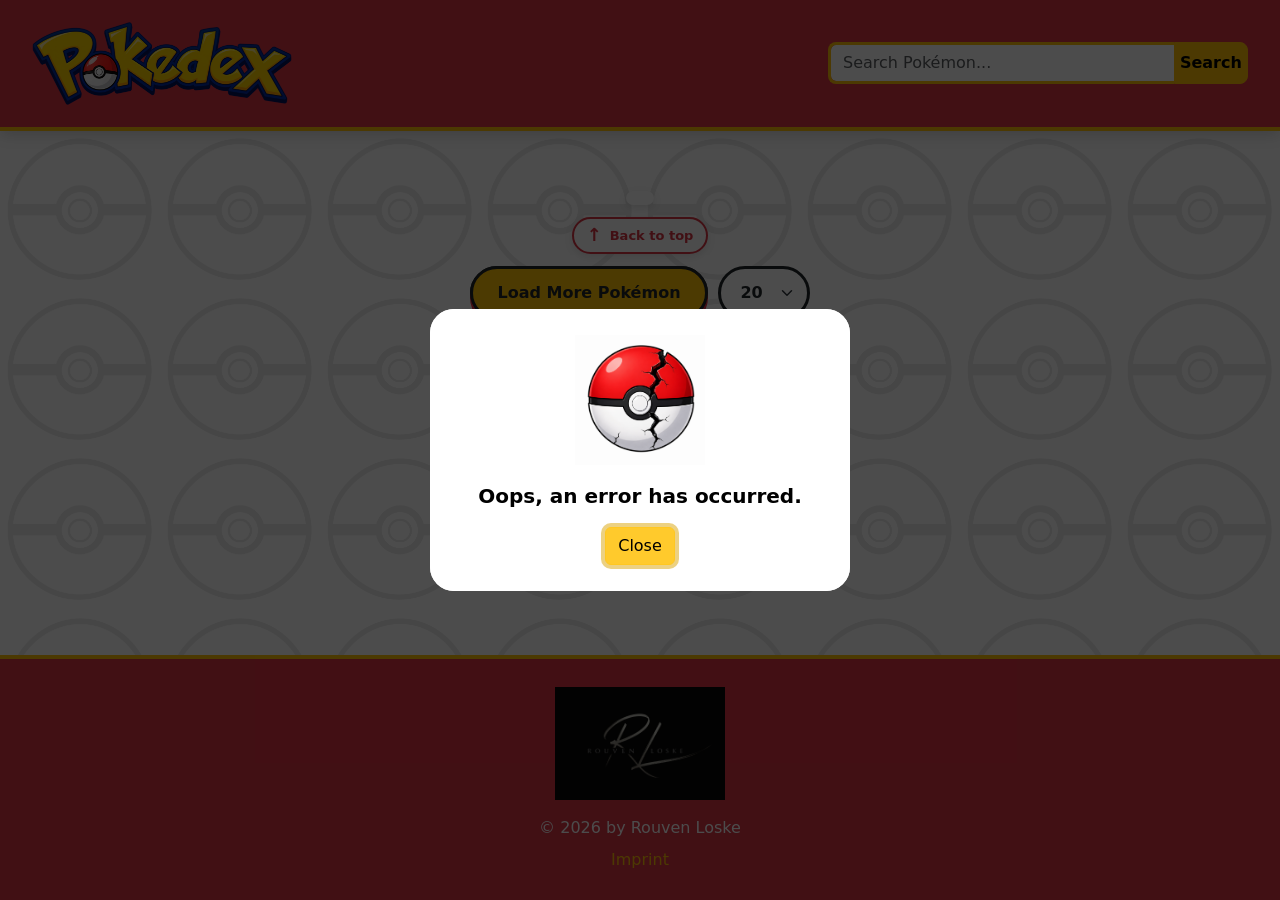
==== commit ca7048f1: "refactoring code overall, change search function mobilversion, bugfix mobileversion detailcard, link" ====
--- a/index.html
+++ b/index.html
@@ -26,7 +26,7 @@
     <link rel="stylesheet" href="./style.css" />
   </head>
 
-  <body class="d-flex flex-column min-vh-100">
+  <body id="top" class="d-flex flex-column min-vh-100">
 
 
 
@@ -34,32 +34,71 @@
     <header class="page-header">
       <div class="wide-content header-content">
         <div class="header-logo-area">
-          <img
-            src="./assets/img/pokedexlogo.png"
-            alt="Pokédex logo"
-            class="pokedex-logo"
-          />
+          <a
+            href="#top"
+            class="header-logo-link"
+            aria-label="Back to top"
+          >
+            <img
+              src="./assets/img/pokedexlogo.png"
+              alt="Pokédex logo"
+              class="pokedex-logo"
+            />
+          </a>
         </div>
 
-        <div class="search-area">
+        <div class="search-area" id="searchArea">
           <input
             type="search"
             class="form-control search-input"
+            id="searchInput"
             placeholder="Search Pokémon..."
             aria-label="Search Pokémon"
+            aria-describedby="searchHelpBubble"
             data-id="search-input"
             minlength="3"
+            autocomplete="off"
           />
 
           <button
             class="btn btn-warning search-button"
+            id="searchButton"
             type="button"
             aria-label="Search Pokémon"
             data-id="search-button"
           >
-            Search
+            <span class="search-button-text">Search</span>
+
+            <img
+              src="./assets/icons/search.png"
+              alt=""
+              class="search-button-icon"
+            />
           </button>
+
+          <div
+            class="search-help-bubble"
+            id="searchHelpBubble"
+            role="tooltip"
+            aria-hidden="true"
+          >
+            Enter at least 3 digits, e.g. “007”, or 3 letters,
+            e.g. “pik”, to start searching.
+          </div>
         </div>
+
+        <nav
+          class="mobile-page-navigation"
+          aria-label="Quick page navigation"
+        >
+          <a href="#top" class="mobile-page-link">
+            ↑ Back to top
+          </a>
+
+          <a href="#pageEnd" class="mobile-page-link">
+            ↓ Go to end
+          </a>
+        </nav>
       </div>
     </header>
 
@@ -74,6 +113,15 @@
 
         <div class="load-more-area">
           <p class="loaded-counter mb-0" id="loadedCounter"></p>
+
+          <a
+            href="#top"
+            class="back-to-top-link"
+            aria-label="Back to top"
+          >
+            <span class="back-to-top-arrow" aria-hidden="true">↑</span>
+            Back to top
+          </a>
 
           <div class="load-controls">
             <div class="load-button-stage" id="loadButtonStage">
@@ -116,7 +164,7 @@
     </main>
 
     <!-- Footer -->
-    <footer class="page-footer">
+    <footer class="page-footer" id="pageEnd">
       <div class="wide-content footer-content">
         <img
           src="./assets/img/Rouven-Logo.png"
@@ -477,6 +525,84 @@
       </div>
     </dialog>
 
+    <!-- Search Results Dialog -->
+    <dialog
+      class="search-results-dialog"
+      id="searchResultsDialog"
+      aria-label="Pokémon search results"
+    >
+      <div class="search-results-content">
+        <button
+          class="search-results-close"
+          id="closeSearchResultsButton"
+          type="button"
+          aria-label="Close search results"
+        >
+          <img
+            src="./assets/icons/schliessen.png"
+            alt=""
+          />
+        </button>
+
+        <div class="search-results-header">
+          <p class="search-results-kicker">Search</p>
+          <h2>Search Results</h2>
+          <p
+            class="search-results-count"
+            id="searchResultsCount"
+          ></p>
+        </div>
+
+        <ul
+          class="row row-cols-1 row-cols-sm-2 row-cols-lg-3 g-3
+                 list-unstyled search-results-list"
+          id="searchResultsList"
+          aria-label="Matching Pokémon"
+        ></ul>
+      </div>
+    </dialog>
+
+    <!-- Search Error Dialog -->
+    <dialog
+      class="search-error-dialog"
+      id="searchErrorDialog"
+      aria-label="Pokémon search error"
+    >
+      <div class="search-error-content">
+        <button
+          class="search-error-close"
+          id="closeSearchErrorButton"
+          type="button"
+          aria-label="Close search error"
+        >
+          <img
+            src="./assets/icons/schliessen.png"
+            alt=""
+          />
+        </button>
+
+        <img
+          src="./assets/img/pokemon search.png"
+          alt="Pokémon search"
+          class="search-error-image"
+        />
+
+        <div
+          class="search-error-message"
+          id="searchErrorMessage"
+        ></div>
+
+        <button
+          class="btn btn-warning search-error-ok"
+          id="searchErrorOkButton"
+          type="button"
+          aria-label="Close search error"
+        >
+          OK
+        </button>
+      </div>
+    </dialog>
+
     <!-- Error Dialog -->
     <dialog
       class="error-dialog"
@@ -511,8 +637,14 @@
     ></script>
 
     <!-- Eigene JavaScript -->
+    <script src="./script.js"></script>
     <script src="./scripts/database.js"></script>
     <script src="./scripts/templates.js"></script>
-    <script src="./script.js"></script>
+    <script src="./scripts/api.js"></script>
+    <script src="./scripts/load.js"></script>
+    <script src="./scripts/loadButton.js"></script>
+    <script src="./scripts/evolution.js"></script>
+    <script src="./scripts/detail.js"></script>
+    <script src="./scripts/search.js"></script>
   </body>
 </html>
--- a/style.css
+++ b/style.css
@@ -1893,3 +1893,900 @@
     right: 12px;
   }
 }
+
+
+/* ===================================== */
+/* SEARCH                               */
+/* ===================================== */
+
+.search-area {
+  position: relative;
+}
+
+
+.search-help-bubble {
+  position: absolute;
+  top: calc(100% + 14px);
+  right: 0;
+  z-index: 1200;
+  width: min(340px, 82vw);
+  padding: 12px 15px;
+  border: 2px solid #212529;
+  border-radius: 14px;
+  background: #fff;
+  color: #212529;
+  font-size: 13px;
+  font-weight: 700;
+  line-height: 1.45;
+  opacity: 0;
+  pointer-events: none;
+  transform: translateY(-6px);
+  transition:
+    opacity 160ms ease,
+    transform 160ms ease;
+  box-shadow: 0 9px 24px rgba(0, 0, 0, 0.2);
+}
+
+.search-help-bubble::before {
+  content: "";
+  position: absolute;
+  top: -9px;
+  right: 56px;
+  width: 16px;
+  height: 16px;
+  border-top: 2px solid #212529;
+  border-left: 2px solid #212529;
+  background: #fff;
+  transform: rotate(45deg);
+}
+
+.search-help-bubble.show {
+  opacity: 1;
+  transform: translateY(0);
+}
+
+.search-error-dialog {
+  width: min(90vw, 430px);
+  padding: 0;
+  overflow: visible;
+  border: 0;
+  border-radius: 24px;
+  background: transparent;
+}
+
+.search-error-dialog::backdrop {
+  background: rgba(20, 27, 43, 0.7);
+  backdrop-filter: blur(5px);
+}
+
+.search-error-content {
+  position: relative;
+  padding: 28px;
+  border: 3px solid #ffc107;
+  border-radius: 24px;
+  background: white;
+  text-align: center;
+  box-shadow: 0 22px 50px rgba(0, 0, 0, 0.3);
+}
+
+.search-error-close {
+  position: absolute;
+  top: -16px;
+  right: -16px;
+  width: 42px;
+  height: 42px;
+  padding: 0;
+  border: 0;
+  border-radius: 50%;
+  background: transparent;
+}
+
+.search-error-close img {
+  width: 42px;
+  height: 42px;
+  object-fit: contain;
+}
+
+.search-error-image {
+  display: block;
+  width: min(230px, 70%);
+  margin: 0 auto 18px;
+  border-radius: 18px;
+}
+
+.search-error-message {
+  margin-bottom: 18px;
+  color: #212529;
+  font-size: 18px;
+  font-weight: 800;
+}
+
+.search-error-message p {
+  margin: 0;
+}
+
+.search-error-ok {
+  min-width: 110px;
+  border: 2px solid #212529;
+  border-radius: 22px;
+  font-weight: 800;
+}
+
+@media (max-width: 768px) {
+  .search-help-bubble {
+    right: 50%;
+    transform: translate(50%, -6px);
+  }
+
+  .search-help-bubble.show {
+    transform: translate(50%, 0);
+  }
+
+  .search-help-bubble::before {
+    right: 50%;
+    margin-right: -8px;
+  }
+}
+
+
+/* ===================================== */
+/* SEARCH RESULT PREVIEW                 */
+/* ===================================== */
+
+.search-results-dialog {
+  width: min(94vw, 1080px);
+  max-height: 88vh;
+  padding: 0;
+  overflow: visible;
+  border: 0;
+  border-radius: 26px;
+  background: transparent;
+}
+
+.search-results-dialog::backdrop {
+  background: rgba(20, 27, 43, 0.7);
+  backdrop-filter: blur(6px);
+}
+
+.search-results-content {
+  position: relative;
+  max-height: 88vh;
+  padding: 28px;
+  overflow-y: auto;
+  border: 3px solid #ffc107;
+  border-radius: 26px;
+  background: #f8f9fc;
+  box-shadow: 0 24px 60px rgba(0, 0, 0, 0.32);
+}
+
+.search-results-close {
+  position: absolute;
+  top: 16px;
+  right: 16px;
+  z-index: 5;
+  width: 42px;
+  height: 42px;
+  padding: 0;
+  border: 0;
+  border-radius: 50%;
+  background: transparent;
+}
+
+.search-results-close img {
+  width: 42px;
+  height: 42px;
+  object-fit: contain;
+}
+
+.search-results-header {
+  padding-right: 55px;
+  margin-bottom: 22px;
+}
+
+.search-results-kicker {
+  margin: 0 0 2px;
+  color: #dc3545;
+  font-size: 12px;
+  font-weight: 900;
+  letter-spacing: 0.08em;
+  text-transform: uppercase;
+}
+
+.search-results-header h2 {
+  margin: 0;
+  color: #212529;
+  font-size: clamp(26px, 4vw, 38px);
+  font-weight: 900;
+}
+
+.search-results-count {
+  margin: 5px 0 0;
+  color: #687083;
+  font-size: 14px;
+  font-weight: 700;
+}
+
+.search-results-list {
+  margin-bottom: 0;
+}
+
+.search-results-list .pokemon-card {
+  min-height: 220px;
+}
+
+.search-results-list .pokemon-card-head {
+  min-height: 58px;
+}
+
+.search-results-list .pokemon-name {
+  font-size: 17px;
+}
+
+.search-results-list .pokemon-image {
+  width: 125px;
+  height: 125px;
+}
+
+.search-results-list .pokemon-type {
+  min-width: 68px;
+  padding: 4px 8px;
+  font-size: 11px;
+}
+
+.search-results-list .pokemon-card:hover {
+  transform: translateY(-5px) scale(1.015);
+}
+
+@media (max-width: 600px) {
+  .search-results-content {
+    padding: 22px 16px;
+  }
+
+  .search-results-close {
+    top: 10px;
+    right: 10px;
+  }
+
+  .search-results-list .pokemon-card {
+    min-height: 205px;
+  }
+}
+
+.search-results-close:hover {
+  transform: translateY(-2px) scale(1.08);
+}
+
+
+/* ===================================== */
+/* FIXED HEADER + BACK TO TOP            */
+/* ===================================== */
+
+.page-header {
+  position: sticky;
+  top: 0;
+  z-index: 2000;
+  box-shadow: 0 4px 14px rgba(0, 0, 0, 0.16);
+}
+
+.header-logo-link {
+  display: inline-flex;
+  align-items: center;
+  border-radius: 12px;
+  transition:
+    transform 150ms ease,
+    opacity 150ms ease;
+}
+
+.header-logo-link:hover {
+  opacity: 0.9;
+  transform: translateY(-2px);
+}
+
+.header-logo-link:focus-visible {
+  outline: 3px solid #ffc107;
+  outline-offset: 4px;
+}
+
+.back-to-top-link {
+  display: inline-flex;
+  align-items: center;
+  gap: 8px;
+  padding: 7px 13px;
+  border: 2px solid #dc3545;
+  border-radius: 20px;
+  background-color: white;
+  color: #dc3545;
+  font-size: 13px;
+  font-weight: 800;
+  text-decoration: none;
+  box-shadow: 0 3px 9px rgba(0, 0, 0, 0.1);
+  transition:
+    transform 150ms ease,
+    background-color 150ms ease,
+    color 150ms ease;
+}
+
+.back-to-top-link:hover {
+  background-color: #dc3545;
+  color: white;
+  transform: translateY(-2px);
+}
+
+.back-to-top-arrow {
+  font-size: 18px;
+  line-height: 1;
+}
+
+
+/* ===================================== */
+/* DETAIL VIEW UNDER 430 PX              */
+/* ===================================== */
+
+@media (max-width: 430px) {
+  .pokemon-dialog {
+    width: 96vw;
+    max-height: 96vh;
+  }
+
+  .detail-card {
+    height: 94vh;
+    border-radius: 20px;
+  }
+
+  .detail-hero {
+    flex-basis: 310px;
+  }
+
+  .detail-title-area {
+    padding: 42px 12px 0;
+  }
+
+  .detail-title-navigation {
+    grid-template-columns: 36px minmax(0, 1fr) 36px;
+    gap: 5px;
+  }
+
+  .detail-title-text {
+    overflow: hidden;
+  }
+
+  .detail-name {
+    max-width: 100%;
+    overflow: hidden;
+    font-size: clamp(18px, 6.5vw, 25px);
+    line-height: 1.1;
+    text-overflow: ellipsis;
+    white-space: nowrap;
+  }
+
+  .detail-id {
+    font-size: 14px;
+  }
+
+  .detail-mini-ball {
+    width: 15px;
+    height: 15px;
+  }
+
+  .detail-mini-ball::before {
+    width: 15px;
+  }
+
+  .dialog-nav-button,
+  .dialog-nav-icon {
+    width: 34px;
+    height: 34px;
+  }
+
+  .dialog-close-button,
+  .dialog-close-icon {
+    width: 32px;
+    height: 32px;
+  }
+
+  .dialog-close-button {
+    top: 8px;
+    right: 8px;
+  }
+
+  .detail-hero-content {
+    height: 235px;
+  }
+
+  .detail-image-carousel {
+    inset: 8px 28px 0;
+    height: 225px;
+    min-height: 225px;
+  }
+
+  .detail-image-carousel .carousel-inner,
+  .detail-image-carousel .carousel-item,
+  .detail-image {
+    height: 225px;
+    min-height: 225px;
+  }
+
+  .detail-image {
+    width: min(90%, 260px);
+  }
+
+  .detail-section-tabs {
+    flex-basis: 66px;
+    padding: 0 4px;
+  }
+
+  .detail-section-tab {
+    gap: 1px;
+    padding: 0 2px;
+    font-size: 10px;
+  }
+
+  .detail-tab-icon {
+    font-size: 15px;
+  }
+
+  .detail-panel {
+    padding: 18px 16px 22px;
+  }
+
+  .profile-metrics {
+    grid-template-columns: 1fr;
+  }
+}
+
+@media (max-width: 350px) {
+  .detail-title-area {
+    padding-right: 8px;
+    padding-left: 8px;
+  }
+
+  .detail-title-navigation {
+    grid-template-columns: 32px minmax(0, 1fr) 32px;
+    gap: 3px;
+  }
+
+  .dialog-nav-button,
+  .dialog-nav-icon {
+    width: 30px;
+    height: 30px;
+  }
+
+  .detail-name {
+    font-size: 18px;
+  }
+}
+
+
+/* ===================================== */
+/* MOBILE QUICK NAVIGATION               */
+/* ===================================== */
+
+.mobile-page-navigation {
+  display: none;
+}
+
+@media (max-width: 768px) {
+  .mobile-page-navigation {
+    display: flex;
+    width: 100%;
+    justify-content: center;
+    gap: 10px;
+  }
+
+  .mobile-page-link {
+    display: inline-flex;
+    min-height: 36px;
+    align-items: center;
+    justify-content: center;
+    padding: 6px 12px;
+    border: 2px solid #ffc107;
+    border-radius: 18px;
+    background-color: rgba(255, 255, 255, 0.12);
+    color: white;
+    font-size: 12px;
+    font-weight: 800;
+    text-decoration: none;
+    transition:
+      background-color 150ms ease,
+      color 150ms ease,
+      transform 150ms ease;
+  }
+
+  .mobile-page-link:hover {
+    background-color: #ffc107;
+    color: #212529;
+    transform: translateY(-2px);
+  }
+
+  #pageEnd {
+    scroll-margin-top: 170px;
+  }
+}
+
+@media (max-width: 380px) {
+  .mobile-page-navigation {
+    flex-direction: column;
+  }
+
+  .mobile-page-link {
+    width: 100%;
+  }
+}
+
+
+/* ===================================== */
+/* SEARCH BUTTON ICON                    */
+/* ===================================== */
+
+.search-button {
+  display: flex;
+  align-items: center;
+  justify-content: center;
+  min-width: 54px;
+  padding: 7px 11px;
+}
+
+.search-button-icon {
+  display: block;
+  width: 30px;
+  height: 30px;
+  object-fit: contain;
+}
+
+
+/* ===================================== */
+/* COMPACT MOBILE HEADER                 */
+/* ===================================== */
+
+@media (max-width: 768px) {
+  .header-content {
+    gap: 8px;
+    min-height: auto;
+    padding-top: 8px;
+    padding-bottom: 8px;
+  }
+
+  .pokedex-logo {
+    width: 165px;
+  }
+
+  .search-area {
+    display: flex;
+    width: 100%;
+    max-width: 520px;
+    flex-direction: row;
+    gap: 0;
+  }
+
+  .search-input {
+    min-width: 0;
+    border: 3px solid #ffc107;
+    border-right: 0;
+    border-radius: 8px 0 0 8px;
+  }
+
+  .search-button {
+    width: 50px;
+    min-width: 50px;
+    padding: 5px;
+    border-radius: 0 8px 8px 0;
+  }
+
+  .search-button-icon {
+    width: 30px;
+    height: 30px;
+  }
+
+  .mobile-page-navigation {
+    display: flex;
+    width: 100%;
+    flex-direction: row;
+    justify-content: center;
+    gap: 6px;
+  }
+
+  .mobile-page-link {
+    width: auto;
+    min-height: 28px;
+    padding: 3px 8px;
+    border-width: 1px;
+    border-radius: 14px;
+    font-size: 10px;
+    line-height: 1.1;
+    white-space: nowrap;
+  }
+}
+
+@media (max-width: 480px) {
+  .header-content {
+    padding-right: 10px;
+    padding-left: 10px;
+  }
+
+  .pokedex-logo {
+    width: 145px;
+  }
+
+  .search-area {
+    flex-direction: row;
+    gap: 0;
+  }
+
+  .search-input {
+    border: 3px solid #ffc107;
+    border-right: 0;
+    border-radius: 8px 0 0 8px;
+  }
+
+  .search-button {
+    width: 46px;
+    min-width: 46px;
+    border-radius: 0 8px 8px 0;
+  }
+
+  .search-button-icon {
+    width: 27px;
+    height: 27px;
+  }
+
+  .mobile-page-navigation {
+    flex-direction: row;
+    gap: 5px;
+  }
+
+  .mobile-page-link {
+    width: auto;
+    min-height: 26px;
+    padding: 3px 7px;
+    font-size: 9px;
+  }
+}
+
+@media (max-width: 340px) {
+  .mobile-page-link {
+    padding-right: 5px;
+    padding-left: 5px;
+    font-size: 8px;
+  }
+}
+
+
+/* ===================================== */
+/* COMPACT DETAIL VIEW ON MOBILE         */
+/* ===================================== */
+
+@media (max-width: 430px) {
+  .pokemon-dialog {
+    width: 94vw;
+    max-height: 94vh;
+  }
+
+  .detail-card {
+    height: 90vh;
+    border-radius: 18px;
+  }
+
+  .detail-hero {
+    flex-basis: 250px;
+  }
+
+  .detail-title-area {
+    padding-top: 34px;
+  }
+
+  .detail-name {
+    font-size: clamp(17px, 6vw, 22px);
+  }
+
+  .detail-id-line {
+    margin-top: 0;
+  }
+
+  .detail-id {
+    font-size: 12px;
+  }
+
+  .dialog-nav-button,
+  .dialog-nav-icon {
+    width: 30px;
+    height: 30px;
+  }
+
+  .dialog-close-button,
+  .dialog-close-icon {
+    width: 28px;
+    height: 28px;
+  }
+
+  .detail-hero-content {
+    height: 185px;
+  }
+
+  .detail-image-carousel {
+    inset: 2px 34px 0;
+    height: 180px;
+    min-height: 180px;
+  }
+
+  .detail-image-carousel .carousel-inner,
+  .detail-image-carousel .carousel-item,
+  .detail-image {
+    height: 180px;
+    min-height: 180px;
+  }
+
+  .detail-image {
+    width: min(82%, 210px);
+  }
+
+  .detail-section-tabs {
+    flex-basis: 54px;
+  }
+
+  .detail-section-tab {
+    font-size: 9px;
+  }
+
+  .detail-tab-icon {
+    font-size: 13px;
+  }
+
+  .detail-panel {
+    padding: 13px 12px 16px;
+  }
+
+  .detail-panel h3 {
+    margin-bottom: 12px;
+    font-size: 20px;
+  }
+
+  .profile-panel {
+    gap: 14px;
+  }
+
+  .profile-left {
+    gap: 14px;
+  }
+
+  .detail-info-group {
+    gap: 6px;
+  }
+
+  .profile-type-list,
+  .profile-ability-list {
+    gap: 6px;
+  }
+
+  .profile-type-list .detail-type-chip {
+    min-height: 28px;
+    padding: 3px 9px;
+    font-size: 10px;
+  }
+
+  .detail-ability-chip {
+    padding: 7px 10px;
+    border-radius: 12px;
+    font-size: 11px;
+  }
+
+  .profile-metrics {
+    grid-template-columns: 1fr 1fr;
+    gap: 8px;
+  }
+
+  .profile-metric-card {
+    min-height: 62px;
+    gap: 8px;
+    padding: 9px 10px;
+    border-radius: 14px;
+  }
+
+  .metric-symbol {
+    width: 28px;
+    height: 28px;
+    border-radius: 9px;
+    font-size: 15px;
+  }
+
+  .metric-label {
+    font-size: 10px;
+  }
+
+  .profile-metric-card strong {
+    font-size: 15px;
+  }
+
+  .modern-stats {
+    gap: 9px;
+  }
+
+  .modern-stat-row {
+    grid-template-columns: 68px 1fr 32px;
+    gap: 7px;
+    font-size: 11px;
+  }
+
+  .detail-move-list {
+    gap: 6px;
+  }
+
+  .detail-move {
+    padding: 5px 8px;
+    border-radius: 13px;
+    font-size: 10px;
+  }
+
+  .evolution-chain-list {
+    gap: 6px;
+    margin-bottom: 10px;
+  }
+
+  .evolution-chain-item {
+    padding: 6px 9px;
+    border-radius: 13px;
+    font-size: 10px;
+  }
+
+  .evolution-controls {
+    gap: 7px;
+    margin-top: 6px;
+  }
+
+  .evolution-button {
+    padding: 5px 8px;
+    font-size: 10px;
+  }
+}
+
+@media (max-width: 350px) {
+  .detail-card {
+    height: 92vh;
+  }
+
+  .detail-hero {
+    flex-basis: 225px;
+  }
+
+  .detail-hero-content {
+    height: 165px;
+  }
+
+  .detail-image-carousel {
+    height: 160px;
+    min-height: 160px;
+  }
+
+  .detail-image-carousel .carousel-inner,
+  .detail-image-carousel .carousel-item,
+  .detail-image {
+    height: 160px;
+    min-height: 160px;
+  }
+
+  .profile-metrics {
+    grid-template-columns: 1fr;
+  }
+}
+
+
+/* ===================================== */
+/* SEARCH TEXT DESKTOP / ICON MOBILE     */
+/* ===================================== */
+
+.search-button-text {
+  display: inline;
+}
+
+.search-button-icon {
+  display: none;
+}
+
+@media (max-width: 768px) {
+  .search-button-text {
+    display: none;
+  }
+
+  .search-button-icon {
+    display: block;
+  }
+}
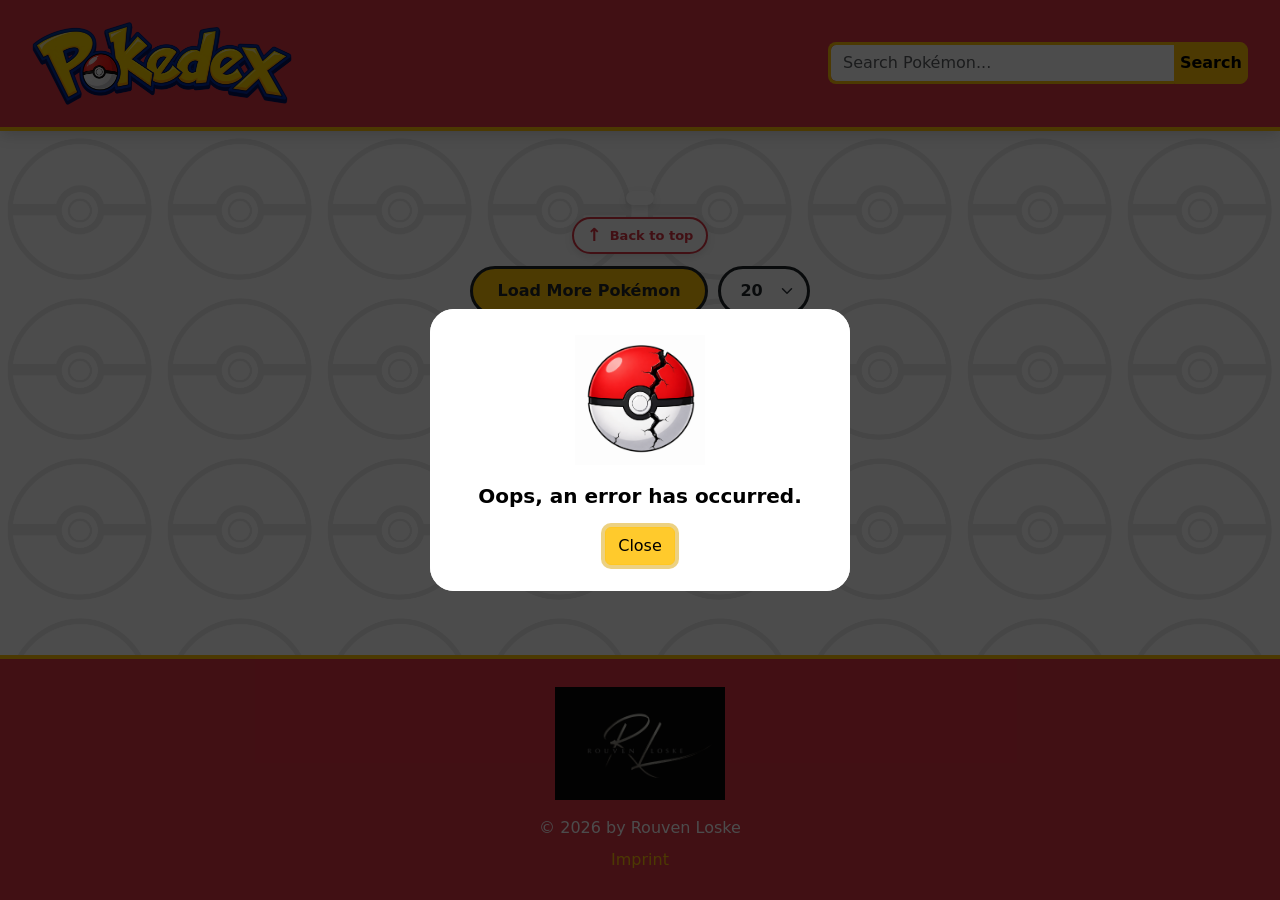
==== commit 3b219f07: "removed animation load button, changed landing quantities, added comments in english an jsdoc form" ====
--- a/index.html
+++ b/index.html
@@ -106,7 +106,7 @@
     <main class="page-content flex-grow-1" data-id="content">
       <div class="content-width content-area">
         <ul
-          class="row row-cols-1 row-cols-sm-2 row-cols-md-3 row-cols-lg-4 row-cols-xl-5 g-4 list-unstyled mb-0"
+          class="row row-cols-1 row-cols-sm-2 row-cols-md-3 row-cols-lg-4 row-cols-xl-4 row-cols-xxl-5 g-4 list-unstyled mb-0"
           id="pokemonList"
           aria-label="Pokémon list"
         ></ul>
@@ -124,29 +124,15 @@
           </a>
 
           <div class="load-controls">
-            <div class="load-button-stage" id="loadButtonStage">
-              <div class="load-button-background" aria-hidden="true">
-                <div class="load-background-eyes">
-                  <span class="load-background-eye">
-                    <span class="load-background-pupil"></span>
-                  </span>
-
-                  <span class="load-background-eye">
-                    <span class="load-background-pupil"></span>
-                  </span>
-                </div>
-              </div>
-
-              <button
-                class="btn load-more-button"
-                type="button"
-                aria-label="Load more Pokémon"
-                data-id="load-more-button"
-                id="loadMoreButton"
-              >
-                Load More Pokémon
-              </button>
-            </div>
+            <button
+              class="btn load-more-button"
+              type="button"
+              aria-label="Load more Pokémon"
+              data-id="load-more-button"
+              id="loadMoreButton"
+            >
+              Load More Pokémon
+            </button>
 
             <select
               class="form-select load-count-select"
@@ -156,7 +142,6 @@
               <option value="20" selected>20</option>
               <option value="50">50</option>
               <option value="100">100</option>
-              <option value="all">All</option>
             </select>
           </div>
         </div>
@@ -642,7 +627,6 @@
     <script src="./scripts/templates.js"></script>
     <script src="./scripts/api.js"></script>
     <script src="./scripts/load.js"></script>
-    <script src="./scripts/loadButton.js"></script>
     <script src="./scripts/evolution.js"></script>
     <script src="./scripts/detail.js"></script>
     <script src="./scripts/search.js"></script>
--- a/style.css
+++ b/style.css
@@ -253,28 +253,26 @@
 }
 
 .load-more-button {
+  min-height: 48px;
   padding: 10px 24px;
   border: 3px solid #212529;
   border-radius: 30px;
   background-color: #ffc107;
   color: #212529;
   font-weight: 700;
-  box-shadow: 0 5px 0 #dc3545;
-  transition:
-    transform 150ms ease,
-    box-shadow 150ms ease;
 }
 
 .load-more-button:hover {
   border-color: #212529;
   background-color: #ffcf33;
-  transform: translateY(-2px);
-  box-shadow: 0 7px 0 #dc3545;
-}
-
-.load-more-button:active {
-  transform: translateY(2px);
-  box-shadow: 0 3px 0 #dc3545;
+  color: #212529;
+}
+
+.load-more-button:disabled {
+  border-color: #adb5bd;
+  background-color: #dee2e6;
+  color: #6c757d;
+  opacity: 1;
 }
 
 /* Footer */
@@ -820,90 +818,6 @@
   }
 }
 
-/* Load More Button Peek Effect */
-
-.load-button-stage {
-  position: relative;
-  display: inline-block;
-  min-width: 220px;
-}
-
-.load-button-background {
-  position: absolute;
-  inset: 0;
-  z-index: 0;
-  overflow: hidden;
-  border: 3px solid #212529;
-  border-radius: 30px;
-  background-color: #111;
-}
-
-.load-background-eyes {
-  position: absolute;
-  right: 20px;
-  bottom: 9px;
-  display: flex;
-  gap: 7px;
-}
-
-.load-background-eye {
-  position: relative;
-  width: 28px;
-  height: 28px;
-  overflow: hidden;
-  border: 2px solid white;
-  border-radius: 50%;
-  background-color: white;
-}
-
-.load-background-pupil {
-  position: absolute;
-  top: 50%;
-  left: 50%;
-  width: 10px;
-  height: 10px;
-  border-radius: 50%;
-  background-color: #111;
-  transform: translate(-50%, -50%);
-  transition: transform 60ms linear;
-}
-
-.load-more-button {
-  position: relative;
-  z-index: 1;
-  width: 100%;
-  min-height: 54px;
-  transform-origin: left center;
-  transition:
-    transform 350ms ease,
-    box-shadow 350ms ease;
-}
-
-.load-more-button:hover {
-  border-color: #212529;
-  background-color: #ffcf33;
-  transform: none;
-}
-
-.load-button-stage.peek-active .load-more-button {
-  transform: rotate(380deg) translateY(-4px);
-  box-shadow: 0 12px 0 #dc3545;
-}
-
-.load-button-stage.peek-active .load-more-button:active {
-  transform: rotate(380deg) translateY(0);
-}
-
-@media (max-width: 480px) {
-  .load-button-stage {
-    width: 100%;
-  }
-
-  .load-more-button {
-    width: 100%;
-  }
-}
-
 
 /* API Content */
 
@@ -1023,27 +937,6 @@
   border-color: #ffc107;
 }
 
-
-/* Load More Disabled State */
-
-.load-button-stage.disabled-state .load-button-background {
-  display: none;
-}
-
-.load-button-stage.disabled-state .load-more-button,
-.load-button-stage.disabled-state .load-more-button:hover,
-.load-button-stage.disabled-state .load-more-button:active {
-  border-color: #adb5bd;
-  background-color: #dee2e6;
-  color: #6c757d;
-  box-shadow: none;
-  opacity: 1;
-  transform: none;
-}
-
-.load-button-stage.disabled-state {
-  cursor: not-allowed;
-}
 
 
 @media (max-width: 600px) {
@@ -2790,3 +2683,220 @@
     display: block;
   }
 }
+
+
+/* ===================================== */
+/* IMPRINT                              */
+/* ===================================== */
+
+.imprint-page {
+  padding-top: 48px;
+  padding-bottom: 48px;
+}
+
+.imprint-card {
+  max-width: 900px;
+  margin: 0 auto;
+  padding: 34px;
+  border: 2px solid #ffc107;
+  border-radius: 24px;
+  background-color: rgba(255, 255, 255, 0.96);
+  box-shadow: 0 12px 30px rgba(0, 0, 0, 0.12);
+}
+
+.imprint-kicker {
+  margin-bottom: 4px;
+  color: #dc3545;
+  font-size: 13px;
+  font-weight: 900;
+  letter-spacing: 0.08em;
+  text-transform: uppercase;
+}
+
+.imprint-card h1 {
+  margin-bottom: 28px;
+  font-size: clamp(32px, 5vw, 46px);
+  font-weight: 900;
+}
+
+.imprint-section + .imprint-section {
+  margin-top: 26px;
+}
+
+.imprint-section h2 {
+  margin-bottom: 10px;
+  color: #212529;
+  font-size: 20px;
+  font-weight: 800;
+}
+
+.imprint-section p {
+  margin-bottom: 0;
+  line-height: 1.65;
+}
+
+.imprint-section a {
+  color: #dc3545;
+  font-weight: 700;
+}
+
+.imprint-back-button {
+  border: 2px solid #212529;
+  border-radius: 22px;
+  font-weight: 800;
+}
+
+
+/* ===================================== */
+/* TRAINING PROJECT DIALOG               */
+/* ===================================== */
+
+.training-dialog {
+  width: min(90vw, 470px);
+  padding: 0;
+  overflow: visible;
+  border: 0;
+  border-radius: 24px;
+  background: transparent;
+}
+
+.training-dialog::backdrop {
+  background-color: rgba(20, 27, 43, 0.72);
+  backdrop-filter: blur(5px);
+}
+
+.training-dialog-content {
+  position: relative;
+  padding: 30px;
+  border: 3px solid #ffc107;
+  border-radius: 24px;
+  background: white;
+  text-align: center;
+  box-shadow: 0 22px 55px rgba(0, 0, 0, 0.34);
+}
+
+.training-dialog-logo {
+  width: min(250px, 75%);
+  margin-bottom: 18px;
+}
+
+.training-dialog-content h2 {
+  margin-bottom: 12px;
+  font-size: 28px;
+  font-weight: 900;
+}
+
+.training-dialog-content p {
+  margin-bottom: 22px;
+  line-height: 1.55;
+}
+
+.training-dialog-close {
+  position: absolute;
+  top: -16px;
+  right: -16px;
+  width: 42px;
+  height: 42px;
+  padding: 0;
+  border: 0;
+  border-radius: 50%;
+  background: transparent;
+  transition: transform 150ms ease;
+}
+
+.training-dialog-close:hover {
+  transform: translateY(-2px) scale(1.08);
+}
+
+.training-dialog-close img {
+  width: 42px;
+  height: 42px;
+  object-fit: contain;
+}
+
+.training-dialog-ok {
+  min-width: 110px;
+  border: 2px solid #212529;
+  border-radius: 22px;
+  font-weight: 800;
+}
+
+@media (max-width: 600px) {
+  .imprint-page {
+    padding-top: 28px;
+    padding-bottom: 28px;
+  }
+
+  .imprint-card {
+    padding: 22px 18px;
+    border-radius: 18px;
+  }
+
+  .imprint-section h2 {
+    font-size: 18px;
+  }
+
+  .training-dialog-content {
+    padding: 24px 18px;
+  }
+}
+
+/* ===================================== */
+/* RESPONSIVE POKEMON CARD NAMES         */
+/* ===================================== */
+
+.pokemon-card {
+  min-width: 0;
+}
+
+.pokemon-card-head {
+  flex-wrap: wrap;
+  gap: 8px;
+}
+
+.pokemon-id {
+  flex: 0 0 auto;
+}
+
+.pokemon-name {
+  flex: 1 1 120px;
+  min-width: 0;
+  max-width: 100%;
+  font-size: clamp(15px, 1.45vw, 20px);
+  line-height: 1.15;
+  text-align: right;
+  overflow-wrap: anywhere;
+}
+
+@media (max-width: 1399px) {
+  .pokemon-name {
+    font-size: 17px;
+  }
+}
+
+@media (max-width: 575px) {
+  .pokemon-name {
+    font-size: 18px;
+  }
+}
+
+
+
+/* ===================================== */
+/* CARD NAME FIX AROUND LG BREAKPOINT    */
+/* ===================================== */
+
+/* Kurz oberhalb des Bootstrap-lg-Umbruchs sind 4 Karten sehr schmal.
+   Deshalb wird der Pokémon-Name nur in diesem Bereich etwas kleiner. */
+@media (min-width: 992px) and (max-width: 1049px) {
+  .pokemon-name {
+    font-size: 14px;
+  }
+}
+
+/* Nach dem Umbruch auf 3 Karten steht wieder mehr Platz zur Verfügung. */
+@media (min-width: 768px) and (max-width: 991px) {
+  .pokemon-name {
+    font-size: 17px;
+  }
+}
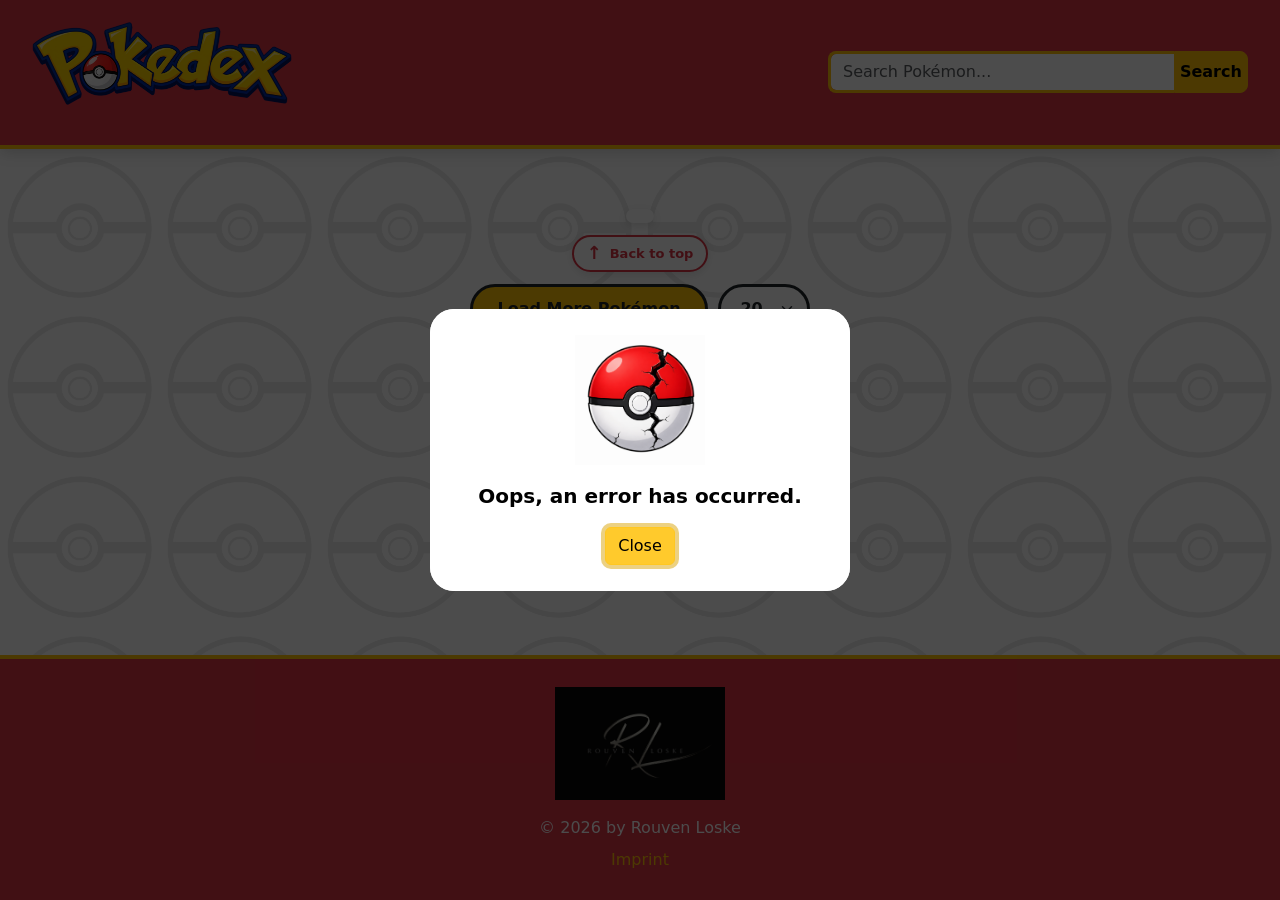
==== commit c564a919: "add H1" ====
--- a/index.html
+++ b/index.html
@@ -34,6 +34,7 @@
     <header class="page-header">
       <div class="wide-content header-content">
         <div class="header-logo-area">
+          <h1>
           <a
             href="#top"
             class="header-logo-link"
@@ -41,10 +42,11 @@
           >
             <img
               src="./assets/img/pokedexlogo.png"
-              alt="Pokédex logo"
+              alt="Pokédex"
               class="pokedex-logo"
             />
           </a>
+          </h1>
         </div>
 
         <div class="search-area" id="searchArea">
